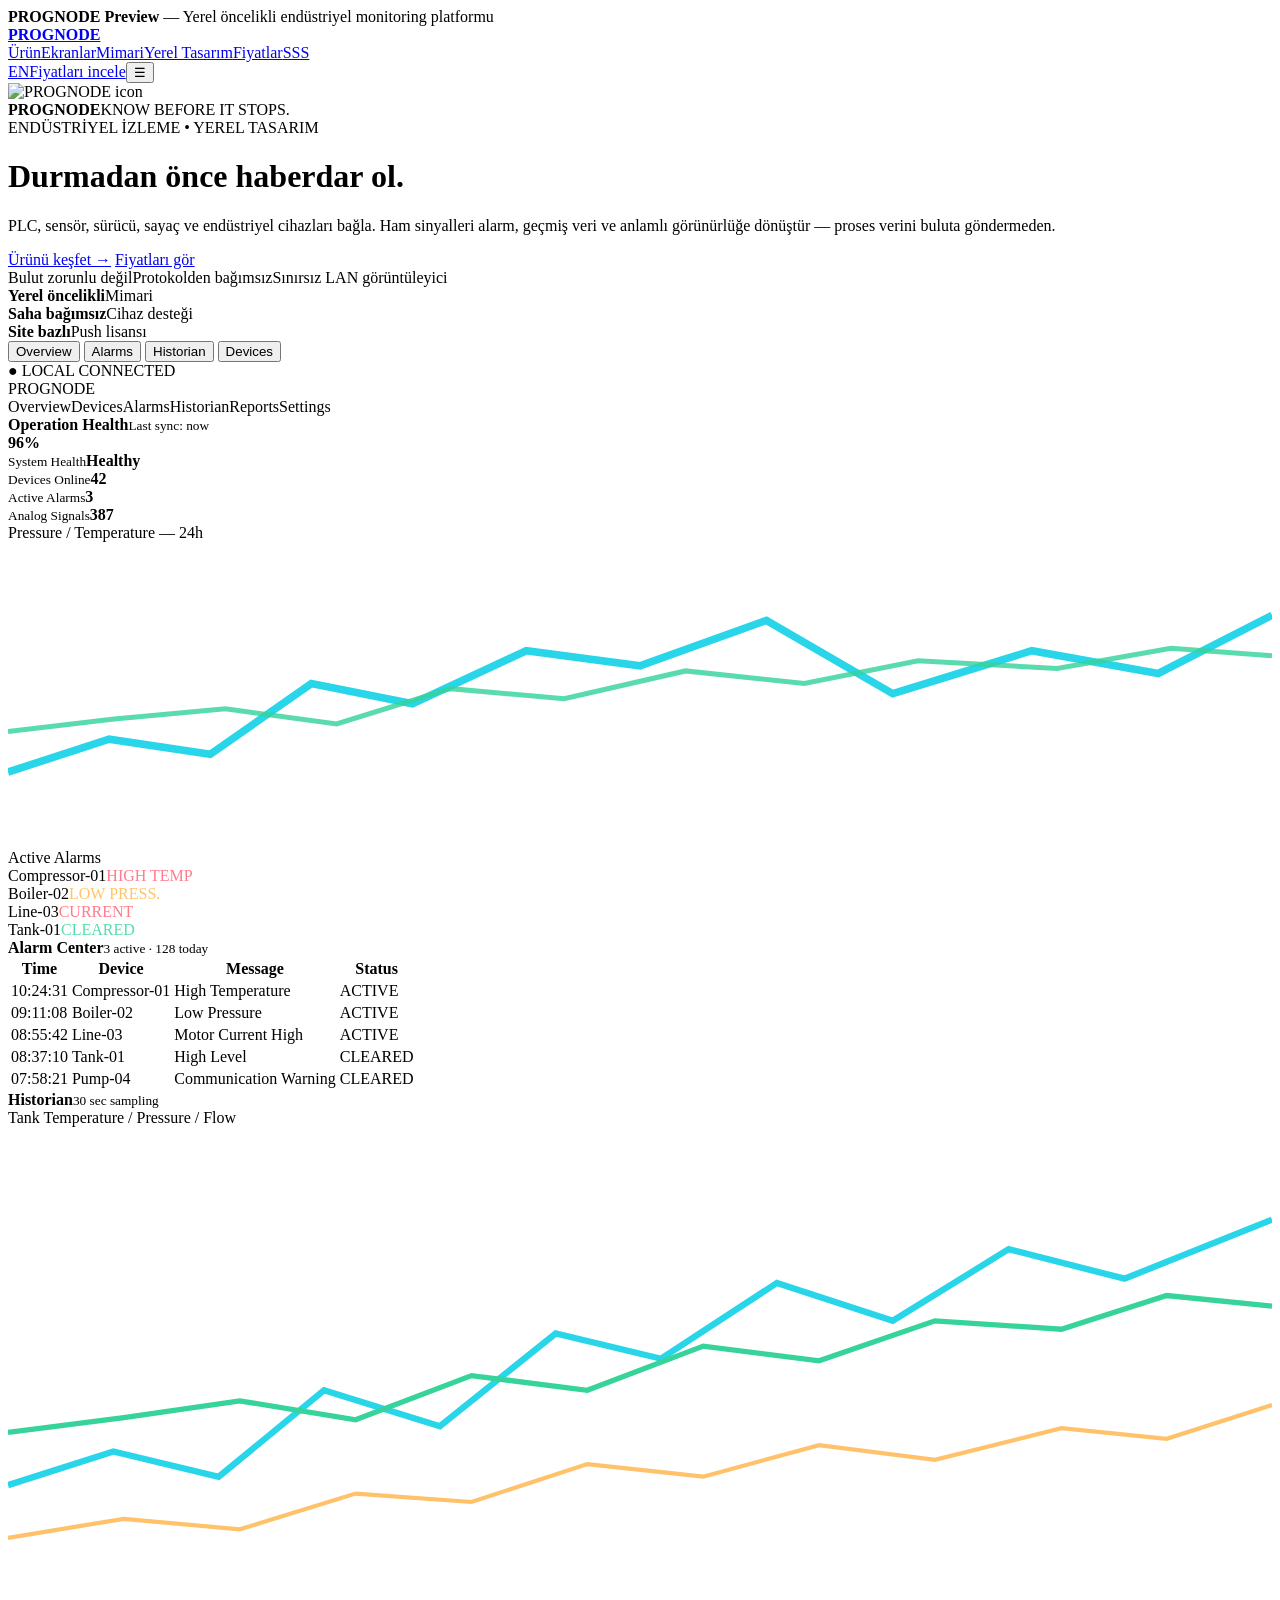
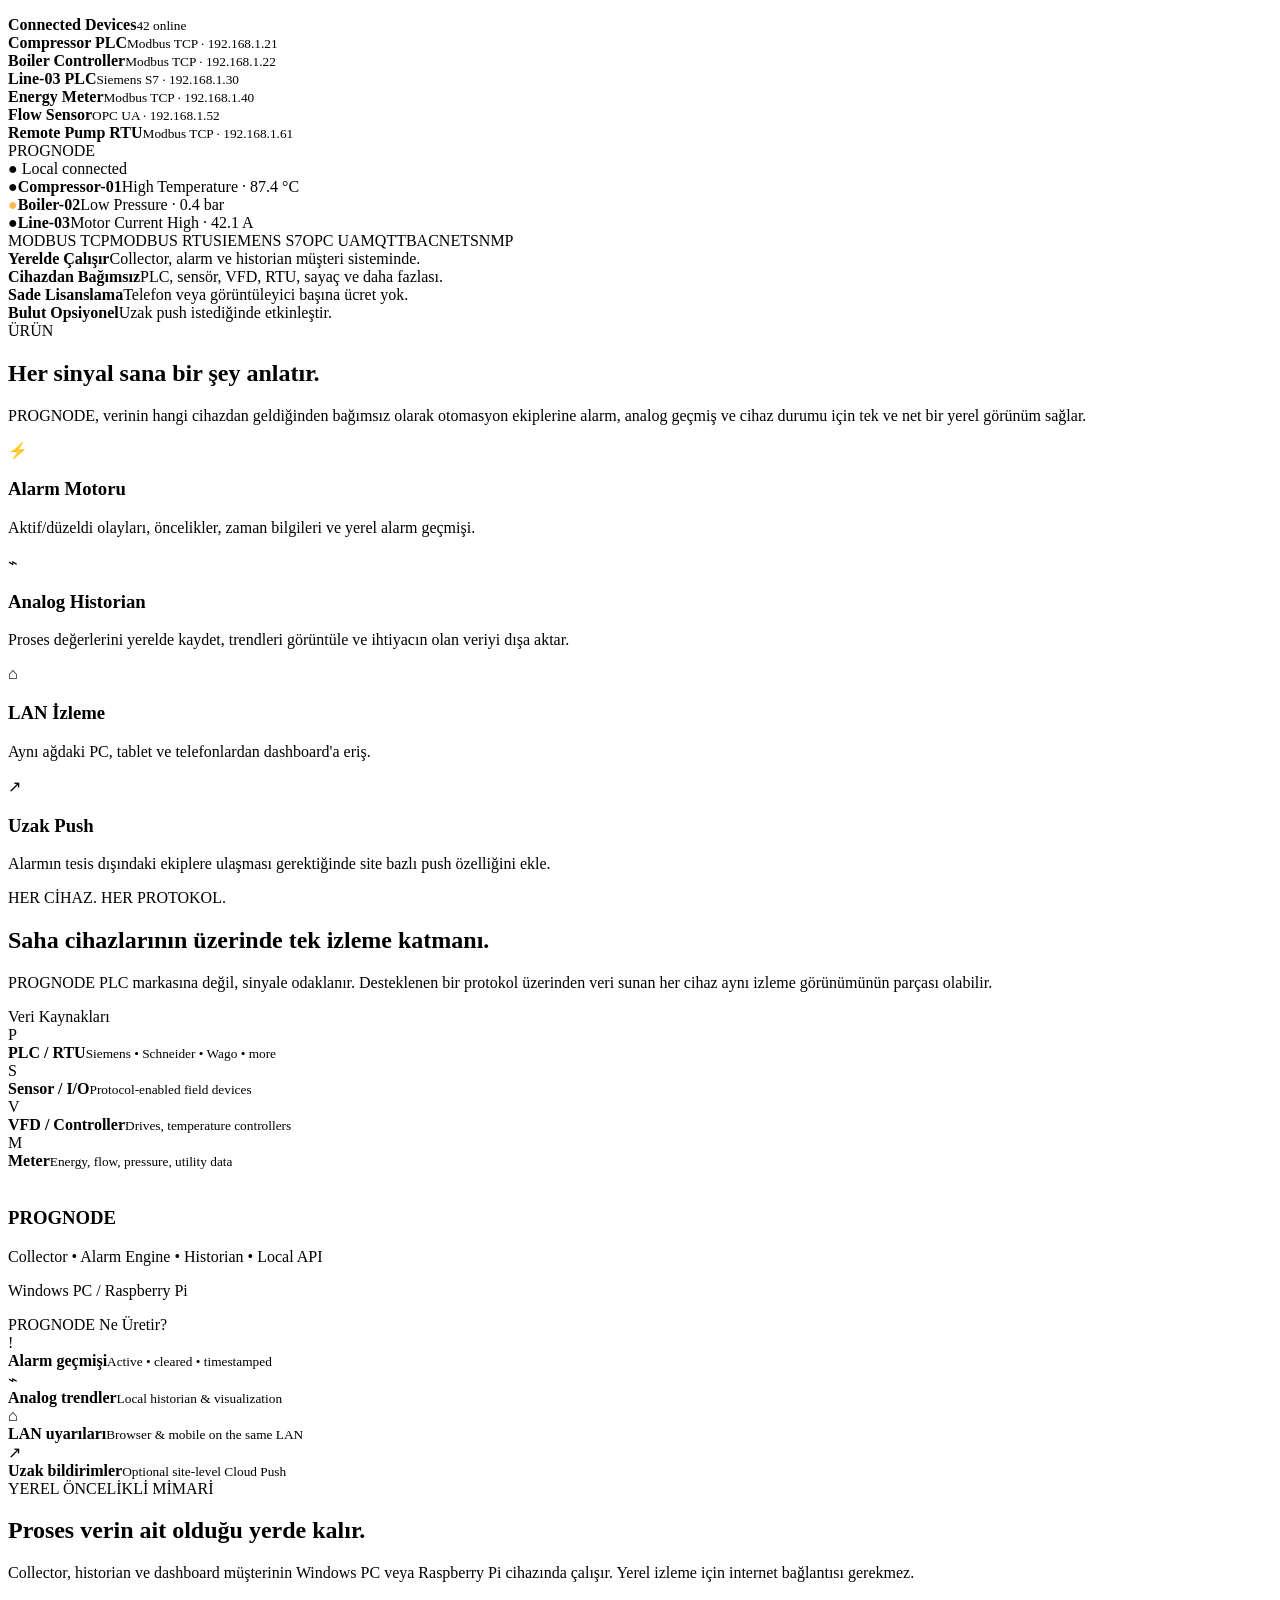
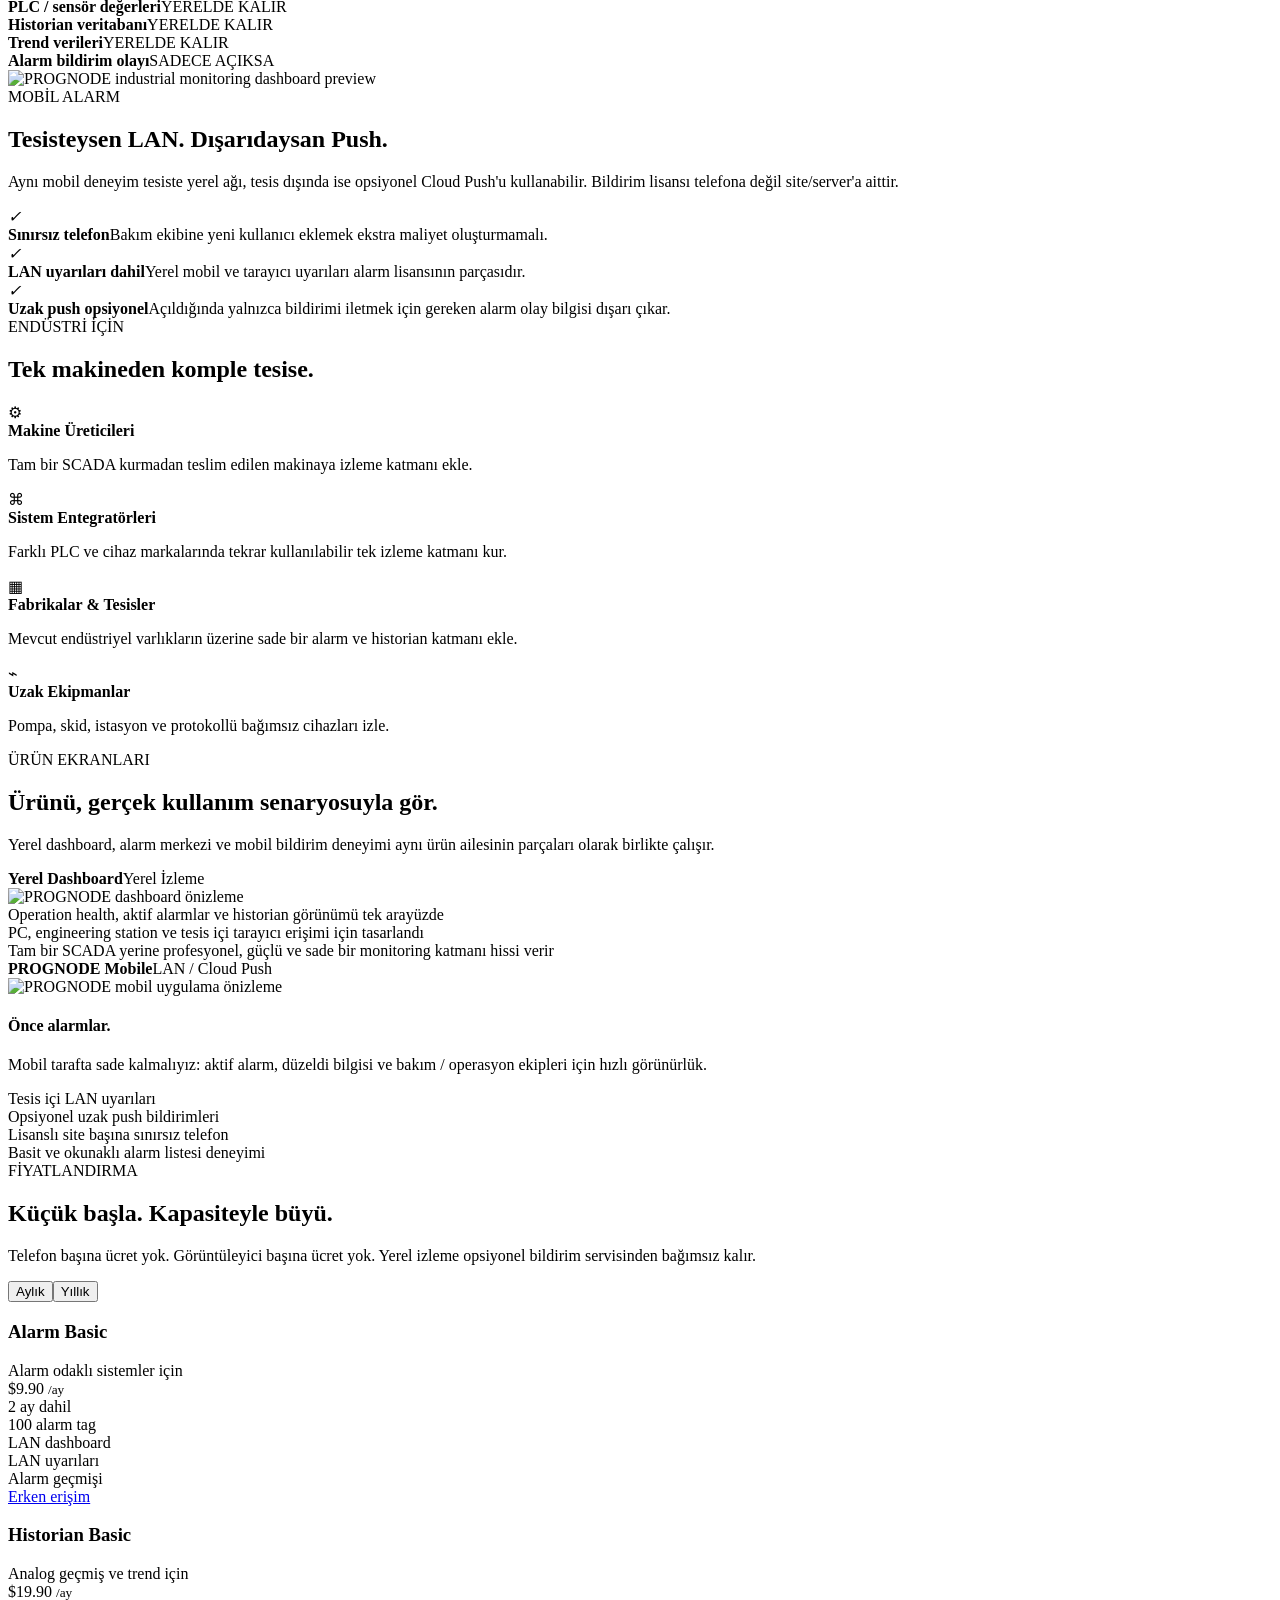
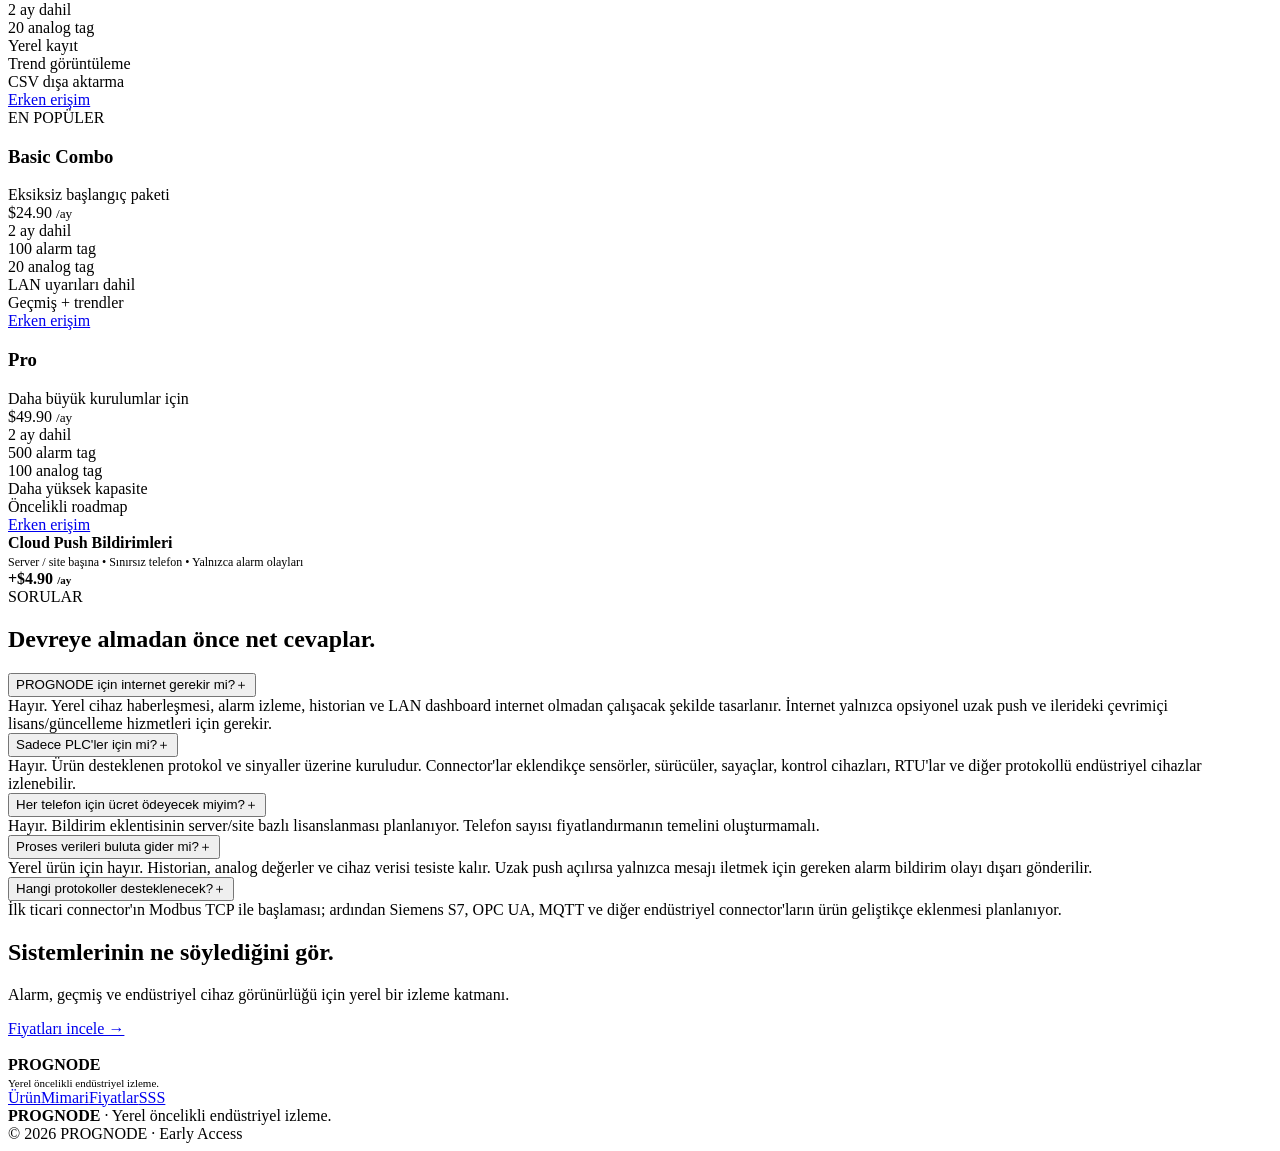
==== index.html @ 18e759cf "Initial PROGNODE V3 website" ====
<!doctype html>
<html lang="tr">
<head>
<meta charset="utf-8"><meta name="viewport" content="width=device-width,initial-scale=1">
<title>PROGNODE — Yerel Tasarımlı Endüstriyel İzleme</title>
<meta name="description" content="PROGNODE; PLC, sensör, sürücü, sayaç ve endüstriyel cihazlardan alarm ve analog sinyalleri izler. Yerel öncelikli, protokolden bağımsız ve opsiyonel uzak push bildirimli.">
<meta name="theme-color" content="#06121b">
<meta property="og:title" content="PROGNODE — Yerel Tasarımlı Endüstriyel İzleme">
<meta property="og:description" content="PROGNODE; PLC, sensör, sürücü, sayaç ve endüstriyel cihazlardan alarm ve analog sinyalleri izler. Yerel öncelikli, protokolden bağımsız ve opsiyonel uzak push bildirimli.">
<meta property="og:image" content="../assets/og-prognode.jpg">
<meta property="og:type" content="website">
<link rel="icon" href="../assets/favicon.png"><link rel="apple-touch-icon" href="../assets/apple-touch-icon.png">
<link rel="alternate" hreflang="en" href="../" />
<link rel="alternate" hreflang="tr" href="tr/" />
<link rel="stylesheet" href="../assets/styles.css">
<script type="application/ld+json">{"@context": "https://schema.org", "@type": "SoftwareApplication", "name": "PROGNODE", "applicationCategory": "BusinessApplication", "operatingSystem": "Windows, Linux", "description": "PROGNODE; PLC, sensör, sürücü, sayaç ve endüstriyel cihazlardan alarm ve analog sinyalleri izler. Yerel öncelikli, protokolden bağımsız ve opsiyonel uzak push bildirimli."}</script>
</head>
<body>
<div class="announcement"><div class="container"><b>PROGNODE Preview</b> — Yerel öncelikli endüstriyel monitoring platformu</div></div>
<nav><div class="container nav-inner">
  <a class="brand" href="#top"><img src="../assets/prognode-icon.webp" alt=""><strong>PROGNODE</strong></a>
  <div class="nav-links">
    <a href="#product">Ürün</a><a href="#screens">Ekranlar</a><a href="#architecture">Mimari</a><a href="#local">Yerel Tasarım</a><a href="#pricing">Fiyatlar</a><a href="#faq">SSS</a>
  </div>
  <div class="nav-actions"><a class="lang" href="../">EN</a><a class="btn btn-primary" href="#pricing">Fiyatları incele</a><button class="menu-btn" aria-label="Menu">☰</button></div>
</div></nav>


<header class="hero" id="top"><div class="container hero-grid">
  <div class="reveal">
    <div class="hero-brandline">
      <img src="../assets/prognode-icon.webp" alt="PROGNODE icon">
      <div class="hero-brandtext"><strong>PROGNODE</strong><span>KNOW BEFORE IT STOPS.</span></div>
    </div>
    <div class="eyebrow">ENDÜSTRİYEL İZLEME • YEREL TASARIM</div>
    <h1>Durmadan önce <span class="grad">haberdar ol.</span></h1>
    <p class="hero-copy">PLC, sensör, sürücü, sayaç ve endüstriyel cihazları bağla. Ham sinyalleri alarm, geçmiş veri ve anlamlı görünürlüğe dönüştür — proses verini buluta göndermeden.</p>
    <div class="hero-actions">
      <a class="btn btn-primary" href="#product">Ürünü keşfet →</a>
      <a class="btn btn-ghost" href="#pricing">Fiyatları gör</a>
    </div>
    <div class="hero-note"><span>Bulut zorunlu değil</span><span>Protokolden bağımsız</span><span>Sınırsız LAN görüntüleyici</span></div>
    <div class="hero-proof">
      <div class="proof"><b>Yerel öncelikli</b><span>Mimari</span></div>
      <div class="proof"><b>Saha bağımsız</b><span>Cihaz desteği</span></div>
      <div class="proof"><b>Site bazlı</b><span>Push lisansı</span></div>
    </div>
  </div>

  <div class="product-stage reveal">
    <div class="glow"></div>
    <div class="demo-shell">
      <div class="demo-toolbar">
        <div class="demo-tabs">
          <button class="demo-tab active" data-view="overview">Overview</button>
          <button class="demo-tab" data-view="alarms">Alarms</button>
          <button class="demo-tab" data-view="history">Historian</button>
          <button class="demo-tab" data-view="devices">Devices</button>
        </div>
        <div class="demo-status">● LOCAL CONNECTED</div>
      </div>
      <div class="demo-body">
        <div class="demo-view active" id="demo-overview">
          <div class="demo-grid">
            <aside class="demo-side"><div class="demo-mini-brand">PROGNODE</div><div class="demo-nav"><span class="active">Overview</span><span>Devices</span><span>Alarms</span><span>Historian</span><span>Reports</span><span>Settings</span></div></aside>
            <main class="demo-main">
              <div class="demo-title"><b>Operation Health</b><small>Last sync: now</small></div>
              <div class="demo-kpis">
                <div class="demo-kpi health-wide"><div class="health-line"><div class="health-dot"><b>96%</b></div><div><small>System Health</small><b>Healthy</b></div></div></div>
                <div class="demo-kpi"><small>Devices Online</small><b>42</b></div>
                <div class="demo-kpi"><small>Active Alarms</small><b>3</b></div>
                <div class="demo-kpi"><small>Analog Signals</small><b>387</b></div>
              </div>
              <div class="demo-lower">
                <div class="demo-panel"><div class="demo-panel-title">Pressure / Temperature — 24h</div>
                  <svg viewBox="0 0 500 120" preserveAspectRatio="none"><polyline fill="none" stroke="#28d5e9" stroke-width="3" points="0,91 40,78 80,84 120,56 160,64 205,43 250,49 300,31 350,60 405,43 455,52 500,29"/><polyline fill="none" stroke="#36d39b" stroke-width="2" opacity=".82" points="0,75 42,70 86,66 130,72 175,58 220,62 268,51 315,56 360,47 415,50 460,42 500,45"/></svg>
                </div>
                <div class="demo-panel"><div class="demo-panel-title">Active Alarms</div>
                  <div class="demo-alarm-row"><span>Compressor-01</span><span style="color:#ff7b8d">HIGH TEMP</span></div>
                  <div class="demo-alarm-row"><span>Boiler-02</span><span style="color:#ffc567">LOW PRESS.</span></div>
                  <div class="demo-alarm-row"><span>Line-03</span><span style="color:#ff7b8d">CURRENT</span></div>
                  <div class="demo-alarm-row"><span>Tank-01</span><span style="color:#55dda9">CLEARED</span></div>
                </div>
              </div>
            </main>
          </div>
        </div>

        <div class="demo-view" id="demo-alarms">
          <div class="demo-main" style="height:100%">
            <div class="demo-title"><b>Alarm Center</b><small>3 active · 128 today</small></div>
            <table class="demo-table"><thead><tr><th>Time</th><th>Device</th><th>Message</th><th>Status</th></tr></thead>
              <tbody>
                <tr><td>10:24:31</td><td>Compressor-01</td><td>High Temperature</td><td class="tag-active">ACTIVE</td></tr>
                <tr><td>09:11:08</td><td>Boiler-02</td><td>Low Pressure</td><td class="tag-active">ACTIVE</td></tr>
                <tr><td>08:55:42</td><td>Line-03</td><td>Motor Current High</td><td class="tag-active">ACTIVE</td></tr>
                <tr><td>08:37:10</td><td>Tank-01</td><td>High Level</td><td class="tag-cleared">CLEARED</td></tr>
                <tr><td>07:58:21</td><td>Pump-04</td><td>Communication Warning</td><td class="tag-cleared">CLEARED</td></tr>
              </tbody>
            </table>
          </div>
        </div>

        <div class="demo-view" id="demo-history">
          <div class="demo-main" style="height:100%">
            <div class="demo-title"><b>Historian</b><small>30 sec sampling</small></div>
            <div class="demo-panel" style="min-height:260px">
              <div class="demo-panel-title">Tank Temperature / Pressure / Flow</div>
              <svg viewBox="0 0 600 230" preserveAspectRatio="none">
                <polyline fill="none" stroke="#28d5e9" stroke-width="3" points="0,170 50,154 100,166 150,125 205,142 260,98 310,110 365,74 420,92 475,58 530,72 600,44"/>
                <polyline fill="none" stroke="#36d39b" stroke-width="2.5" points="0,145 55,138 110,130 165,139 220,118 275,125 330,104 385,111 440,92 500,96 550,80 600,85"/>
                <polyline fill="none" stroke="#ffb74f" stroke-width="2" opacity=".85" points="0,195 55,186 110,191 165,174 220,178 275,160 330,166 385,151 440,158 500,143 550,148 600,132"/>
              </svg>
            </div>
          </div>
        </div>

        <div class="demo-view" id="demo-devices">
          <div class="demo-main" style="height:100%">
            <div class="demo-title"><b>Connected Devices</b><small>42 online</small></div>
            <div class="device-grid">
              <div class="device-card"><b><span class="dot"></span>Compressor PLC</b><small>Modbus TCP · 192.168.1.21</small></div>
              <div class="device-card"><b><span class="dot"></span>Boiler Controller</b><small>Modbus TCP · 192.168.1.22</small></div>
              <div class="device-card"><b><span class="dot"></span>Line-03 PLC</b><small>Siemens S7 · 192.168.1.30</small></div>
              <div class="device-card"><b><span class="dot"></span>Energy Meter</b><small>Modbus TCP · 192.168.1.40</small></div>
              <div class="device-card"><b><span class="dot"></span>Flow Sensor</b><small>OPC UA · 192.168.1.52</small></div>
              <div class="device-card"><b><span class="dot"></span>Remote Pump RTU</b><small>Modbus TCP · 192.168.1.61</small></div>
            </div>
          </div>
        </div>
      </div>
    </div>

    <div class="hero-phone">
      <div class="phone-screen">
        <div class="phone-notch"></div><div class="phone-brand">PROGNODE</div><div class="phone-status">● Local connected</div>
        <div class="mobile-alarm"><span class="bell">●</span><b>Compressor-01</b><span>High Temperature · 87.4 °C</span></div>
        <div class="mobile-alarm"><span class="bell" style="color:#ffb74f">●</span><b>Boiler-02</b><span>Low Pressure · 0.4 bar</span></div>
        <div class="mobile-alarm"><span class="bell">●</span><b>Line-03</b><span>Motor Current High · 42.1 A</span></div>
      </div>
    </div>
  </div>
</div></header>


<div class="protocol-strip"><div class="container protocols"><span>MODBUS TCP</span><span>MODBUS RTU</span><span>SIEMENS S7</span><span>OPC UA</span><span>MQTT</span><span>BACNET</span><span>SNMP</span></div></div>

<div class="why-strip"><div class="container why-grid">
  <div class="why-item"><b>Yerelde Çalışır</b><span>Collector, alarm ve historian müşteri sisteminde.</span></div>
  <div class="why-item"><b>Cihazdan Bağımsız</b><span>PLC, sensör, VFD, RTU, sayaç ve daha fazlası.</span></div>
  <div class="why-item"><b>Sade Lisanslama</b><span>Telefon veya görüntüleyici başına ücret yok.</span></div>
  <div class="why-item"><b>Bulut Opsiyonel</b><span>Uzak push istediğinde etkinleştir.</span></div>
</div></div>

<section id="product"><div class="container">
  <div class="section-head reveal"><div class="section-kicker">ÜRÜN</div><h2>Her sinyal sana bir şey anlatır.</h2><p class="lead">PROGNODE, verinin hangi cihazdan geldiğinden bağımsız olarak otomasyon ekiplerine alarm, analog geçmiş ve cihaz durumu için tek ve net bir yerel görünüm sağlar.</p></div>
  <div class="feature-grid">
    <article class="feature reveal"><div class="feature-icon">⚡</div><h3>Alarm Motoru</h3><p>Aktif/düzeldi olayları, öncelikler, zaman bilgileri ve yerel alarm geçmişi.</p></article>
    <article class="feature reveal"><div class="feature-icon">⌁</div><h3>Analog Historian</h3><p>Proses değerlerini yerelde kaydet, trendleri görüntüle ve ihtiyacın olan veriyi dışa aktar.</p></article>
    <article class="feature reveal"><div class="feature-icon">⌂</div><h3>LAN İzleme</h3><p>Aynı ağdaki PC, tablet ve telefonlardan dashboard'a eriş.</p></article>
    <article class="feature reveal"><div class="feature-icon">↗</div><h3>Uzak Push</h3><p>Alarmın tesis dışındaki ekiplere ulaşması gerektiğinde site bazlı push özelliğini ekle.</p></article>
  </div>
</div></section>

<section id="architecture"><div class="container">
  <div class="section-head reveal"><div class="section-kicker">HER CİHAZ. HER PROTOKOL.</div><h2>Saha cihazlarının üzerinde tek izleme katmanı.</h2><p class="lead">PROGNODE PLC markasına değil, sinyale odaklanır. Desteklenen bir protokol üzerinden veri sunan her cihaz aynı izleme görünümünün parçası olabilir.</p></div>
  <div class="arch">
    <div class="stack reveal"><div class="section-kicker">Veri Kaynakları</div>
      <div class="node"><div class="node-icon">P</div><div><b>PLC / RTU</b><small>Siemens • Schneider • Wago • more</small></div></div>
      <div class="node"><div class="node-icon">S</div><div><b>Sensor / I/O</b><small>Protocol-enabled field devices</small></div></div>
      <div class="node"><div class="node-icon">V</div><div><b>VFD / Controller</b><small>Drives, temperature controllers</small></div></div>
      <div class="node"><div class="node-icon">M</div><div><b>Meter</b><small>Energy, flow, pressure, utility data</small></div></div>
    </div>
    <div class="core reveal"><img src="../assets/prognode-icon.webp" alt=""><h3>PROGNODE</h3><p>Collector • Alarm Engine • Historian • Local API</p><div class="connector"></div><p>Windows PC / Raspberry Pi</p></div>
    <div class="stack reveal"><div class="section-kicker">PROGNODE Ne Üretir?</div>
      <div class="node"><div class="node-icon">!</div><div><b>Alarm geçmişi</b><small>Active • cleared • timestamped</small></div></div>
      <div class="node"><div class="node-icon">⌁</div><div><b>Analog trendler</b><small>Local historian & visualization</small></div></div>
      <div class="node"><div class="node-icon">⌂</div><div><b>LAN uyarıları</b><small>Browser & mobile on the same LAN</small></div></div>
      <div class="node"><div class="node-icon">↗</div><div><b>Uzak bildirimler</b><small>Optional site-level Cloud Push</small></div></div>
    </div>
  </div>
</div></section>

<section class="local-section" id="local"><div class="container">
  <div class="local-card reveal">
    <div><div class="section-kicker">YEREL ÖNCELİKLİ MİMARİ</div><h2>Proses verin ait olduğu yerde kalır.</h2><p class="lead">Collector, historian ve dashboard müşterinin Windows PC veya Raspberry Pi cihazında çalışır. Yerel izleme için internet bağlantısı gerekmez.</p></div>
    <div class="data-map">
      <div class="data-row"><b>PLC / sensör değerleri</b><span class="stay">YERELDE KALIR</span></div>
      <div class="data-row"><b>Historian veritabanı</b><span class="stay">YERELDE KALIR</span></div>
      <div class="data-row"><b>Trend verileri</b><span class="stay">YERELDE KALIR</span></div>
      <div class="data-row"><b>Alarm bildirim olayı</b><span class="out">SADECE AÇIKSA</span></div>
    </div>
  </div>
</div></section>

<section><div class="container product-showcase">
  <div class="brand-shot reveal"><img src="../assets/factory-dashboard.webp" alt="PROGNODE industrial monitoring dashboard preview"></div>
  <div class="mobile-copy reveal"><div class="section-kicker">MOBİL ALARM</div><h2>Tesisteysen LAN. Dışarıdaysan Push.</h2><p class="lead">Aynı mobil deneyim tesiste yerel ağı, tesis dışında ise opsiyonel Cloud Push'u kullanabilir. Bildirim lisansı telefona değil site/server'a aittir.</p>
    <div class="checklist">
      <div class="check"><i>✓</i><div><b>Sınırsız telefon</b><span>Bakım ekibine yeni kullanıcı eklemek ekstra maliyet oluşturmamalı.</span></div></div>
      <div class="check"><i>✓</i><div><b>LAN uyarıları dahil</b><span>Yerel mobil ve tarayıcı uyarıları alarm lisansının parçasıdır.</span></div></div>
      <div class="check"><i>✓</i><div><b>Uzak push opsiyonel</b><span>Açıldığında yalnızca bildirimi iletmek için gereken alarm olay bilgisi dışarı çıkar.</span></div></div>
    </div>
  </div>
</div></section>

<section><div class="container">
  <div class="section-head reveal"><div class="section-kicker">ENDÜSTRİ İÇİN</div><h2>Tek makineden komple tesise.</h2></div>
  <div class="use-grid">
    <article class="use reveal"><div class="feature-icon">⚙</div><strong>Makine Üreticileri</strong><p>Tam bir SCADA kurmadan teslim edilen makinaya izleme katmanı ekle.</p></article>
    <article class="use reveal"><div class="feature-icon">⌘</div><strong>Sistem Entegratörleri</strong><p>Farklı PLC ve cihaz markalarında tekrar kullanılabilir tek izleme katmanı kur.</p></article>
    <article class="use reveal"><div class="feature-icon">▦</div><strong>Fabrikalar & Tesisler</strong><p>Mevcut endüstriyel varlıkların üzerine sade bir alarm ve historian katmanı ekle.</p></article>
    <article class="use reveal"><div class="feature-icon">⌁</div><strong>Uzak Ekipmanlar</strong><p>Pompa, skid, istasyon ve protokollü bağımsız cihazları izle.</p></article>
  </div>
</div></section>


<section class="screens-section" id="screens"><div class="container">
  <div class="section-head reveal"><div class="section-kicker">ÜRÜN EKRANLARI</div><h2>Ürünü, gerçek kullanım senaryosuyla gör.</h2><p class="lead">Yerel dashboard, alarm merkezi ve mobil bildirim deneyimi aynı ürün ailesinin parçaları olarak birlikte çalışır.</p></div>
  <div class="screens-grid">
    <article class="screen-card reveal">
      <div class="screen-head"><strong>Yerel Dashboard</strong><span>Yerel İzleme</span></div>
      <div class="screen-body">
        <img src="../assets/factory-dashboard.webp" alt="PROGNODE dashboard önizleme">
        <div class="screen-notes">
          <div>Operation health, aktif alarmlar ve historian görünümü tek arayüzde</div>
          <div>PC, engineering station ve tesis içi tarayıcı erişimi için tasarlandı</div>
          <div>Tam bir SCADA yerine profesyonel, güçlü ve sade bir monitoring katmanı hissi verir</div>
        </div>
      </div>
    </article>
    <article class="screen-card app-card reveal">
      <div class="screen-head"><strong>PROGNODE Mobile</strong><span>LAN / Cloud Push</span></div>
      <div class="screen-body">
        <img src="../assets/mobile-app.webp" alt="PROGNODE mobil uygulama önizleme">
        <div class="app-copy">
          <h4>Önce alarmlar.</h4>
          <p>Mobil tarafta sade kalmalıyız: aktif alarm, düzeldi bilgisi ve bakım / operasyon ekipleri için hızlı görünürlük.</p>
          <div class="app-features">
            <div>Tesis içi LAN uyarıları</div>
            <div>Opsiyonel uzak push bildirimleri</div>
            <div>Lisanslı site başına sınırsız telefon</div>
            <div>Basit ve okunaklı alarm listesi deneyimi</div>
          </div>
        </div>
      </div>
    </article>
  </div>
</div></section>

<section id="pricing"><div class="container">
  <div class="pricing-head reveal"><div><div class="section-kicker">FİYATLANDIRMA</div><h2>Küçük başla. Kapasiteyle büyü.</h2><p class="lead">Telefon başına ücret yok. Görüntüleyici başına ücret yok. Yerel izleme opsiyonel bildirim servisinden bağımsız kalır.</p></div>
    <div class="billing"><button class="active" data-billing="monthly">Aylık</button><button data-billing="yearly">Yıllık</button></div>
  </div>
  <div class="price-grid">
        <article class="price-card">
          <h3>Alarm Basic</h3><div class="price-sub">Alarm odaklı sistemler için</div>
          <div class="amount"><span data-monthly="$9.90" data-yearly="$99">$9.90</span> <small class="period" data-monthly="/ay" data-yearly="/yıl">/ay</small></div>
          <div class="year-note">2 ay dahil</div>
          <div class="price-list"><div>100 alarm tag</div><div>LAN dashboard</div><div>LAN uyarıları</div><div>Alarm geçmişi</div></div>
          <a class="btn btn-ghost" href="#final">Erken erişim</a>
        </article>
        <article class="price-card">
          <h3>Historian Basic</h3><div class="price-sub">Analog geçmiş ve trend için</div>
          <div class="amount"><span data-monthly="$19.90" data-yearly="$199">$19.90</span> <small class="period" data-monthly="/ay" data-yearly="/yıl">/ay</small></div>
          <div class="year-note">2 ay dahil</div>
          <div class="price-list"><div>20 analog tag</div><div>Yerel kayıt</div><div>Trend görüntüleme</div><div>CSV dışa aktarma</div></div>
          <a class="btn btn-ghost" href="#final">Erken erişim</a>
        </article>
        <article class="price-card pop">
          <div class="pop-tag">EN POPÜLER</div><h3>Basic Combo</h3><div class="price-sub">Eksiksiz başlangıç paketi</div>
          <div class="amount"><span data-monthly="$24.90" data-yearly="$249">$24.90</span> <small class="period" data-monthly="/ay" data-yearly="/yıl">/ay</small></div>
          <div class="year-note">2 ay dahil</div>
          <div class="price-list"><div>100 alarm tag</div><div>20 analog tag</div><div>LAN uyarıları dahil</div><div>Geçmiş + trendler</div></div>
          <a class="btn btn-primary" href="#final">Erken erişim</a>
        </article>
        <article class="price-card">
          <h3>Pro</h3><div class="price-sub">Daha büyük kurulumlar için</div>
          <div class="amount"><span data-monthly="$49.90" data-yearly="$499">$49.90</span> <small class="period" data-monthly="/ay" data-yearly="/yıl">/ay</small></div>
          <div class="year-note">2 ay dahil</div>
          <div class="price-list"><div>500 alarm tag</div><div>100 analog tag</div><div>Daha yüksek kapasite</div><div>Öncelikli roadmap</div></div>
          <a class="btn btn-ghost" href="#final">Erken erişim</a>
        </article></div>
  <div class="addon-card reveal"><div><b>Cloud Push Bildirimleri</b><div style="color:var(--muted);font-size:12px;margin-top:3px">Server / site başına • Sınırsız telefon • Yalnızca alarm olayları</div></div><strong><span data-monthly="+$4.90" data-yearly="+$49">+$4.90</span> <small class="period" style="font-size:11px;color:var(--muted)" data-monthly="/ay" data-yearly="/yıl">/ay</small></strong></div>
</div></section>

<section id="faq"><div class="container faq">
  <div class="reveal"><div class="section-kicker">SORULAR</div><h2>Devreye almadan önce net cevaplar.</h2></div>
  <div class="faq-list reveal">
    <div class="faq-item"><button class="faq-q"><span>PROGNODE için internet gerekir mi?</span><span>＋</span></button><div class="faq-a">Hayır. Yerel cihaz haberleşmesi, alarm izleme, historian ve LAN dashboard internet olmadan çalışacak şekilde tasarlanır. İnternet yalnızca opsiyonel uzak push ve ilerideki çevrimiçi lisans/güncelleme hizmetleri için gerekir.</div></div><div class="faq-item"><button class="faq-q"><span>Sadece PLC'ler için mi?</span><span>＋</span></button><div class="faq-a">Hayır. Ürün desteklenen protokol ve sinyaller üzerine kuruludur. Connector'lar eklendikçe sensörler, sürücüler, sayaçlar, kontrol cihazları, RTU'lar ve diğer protokollü endüstriyel cihazlar izlenebilir.</div></div><div class="faq-item"><button class="faq-q"><span>Her telefon için ücret ödeyecek miyim?</span><span>＋</span></button><div class="faq-a">Hayır. Bildirim eklentisinin server/site bazlı lisanslanması planlanıyor. Telefon sayısı fiyatlandırmanın temelini oluşturmamalı.</div></div><div class="faq-item"><button class="faq-q"><span>Proses verileri buluta gider mi?</span><span>＋</span></button><div class="faq-a">Yerel ürün için hayır. Historian, analog değerler ve cihaz verisi tesiste kalır. Uzak push açılırsa yalnızca mesajı iletmek için gereken alarm bildirim olayı dışarı gönderilir.</div></div><div class="faq-item"><button class="faq-q"><span>Hangi protokoller desteklenecek?</span><span>＋</span></button><div class="faq-a">İlk ticari connector'ın Modbus TCP ile başlaması; ardından Siemens S7, OPC UA, MQTT ve diğer endüstriyel connector'ların ürün geliştikçe eklenmesi planlanıyor.</div></div>
  </div>
</div></section>

<section id="final"><div class="container"><div class="final-cta reveal"><div><h2>Sistemlerinin ne söylediğini gör.</h2><p>Alarm, geçmiş ve endüstriyel cihaz görünürlüğü için yerel bir izleme katmanı.</p></div><a class="btn btn-primary" href="#pricing">Fiyatları incele →</a></div></div></section>

<footer><div class="container">
<div class="footer-top">
  <div class="footer-brand"><img src="../assets/prognode-icon.webp" alt=""><div><b>PROGNODE</b><div style="color:var(--muted);font-size:11px;margin-top:3px">Yerel öncelikli endüstriyel izleme.</div></div></div>
  <div class="footer-links"><a href="#product">Ürün</a><a href="#architecture">Mimari</a><a href="#pricing">Fiyatlar</a><a href="#faq">SSS</a></div>
</div>
<div class="footer-grid"><div><b>PROGNODE</b> · Yerel öncelikli endüstriyel izleme.</div><div>© 2026 PROGNODE · Early Access</div></div></div></footer>
<script src="../assets/app.js"></script>
</body></html>
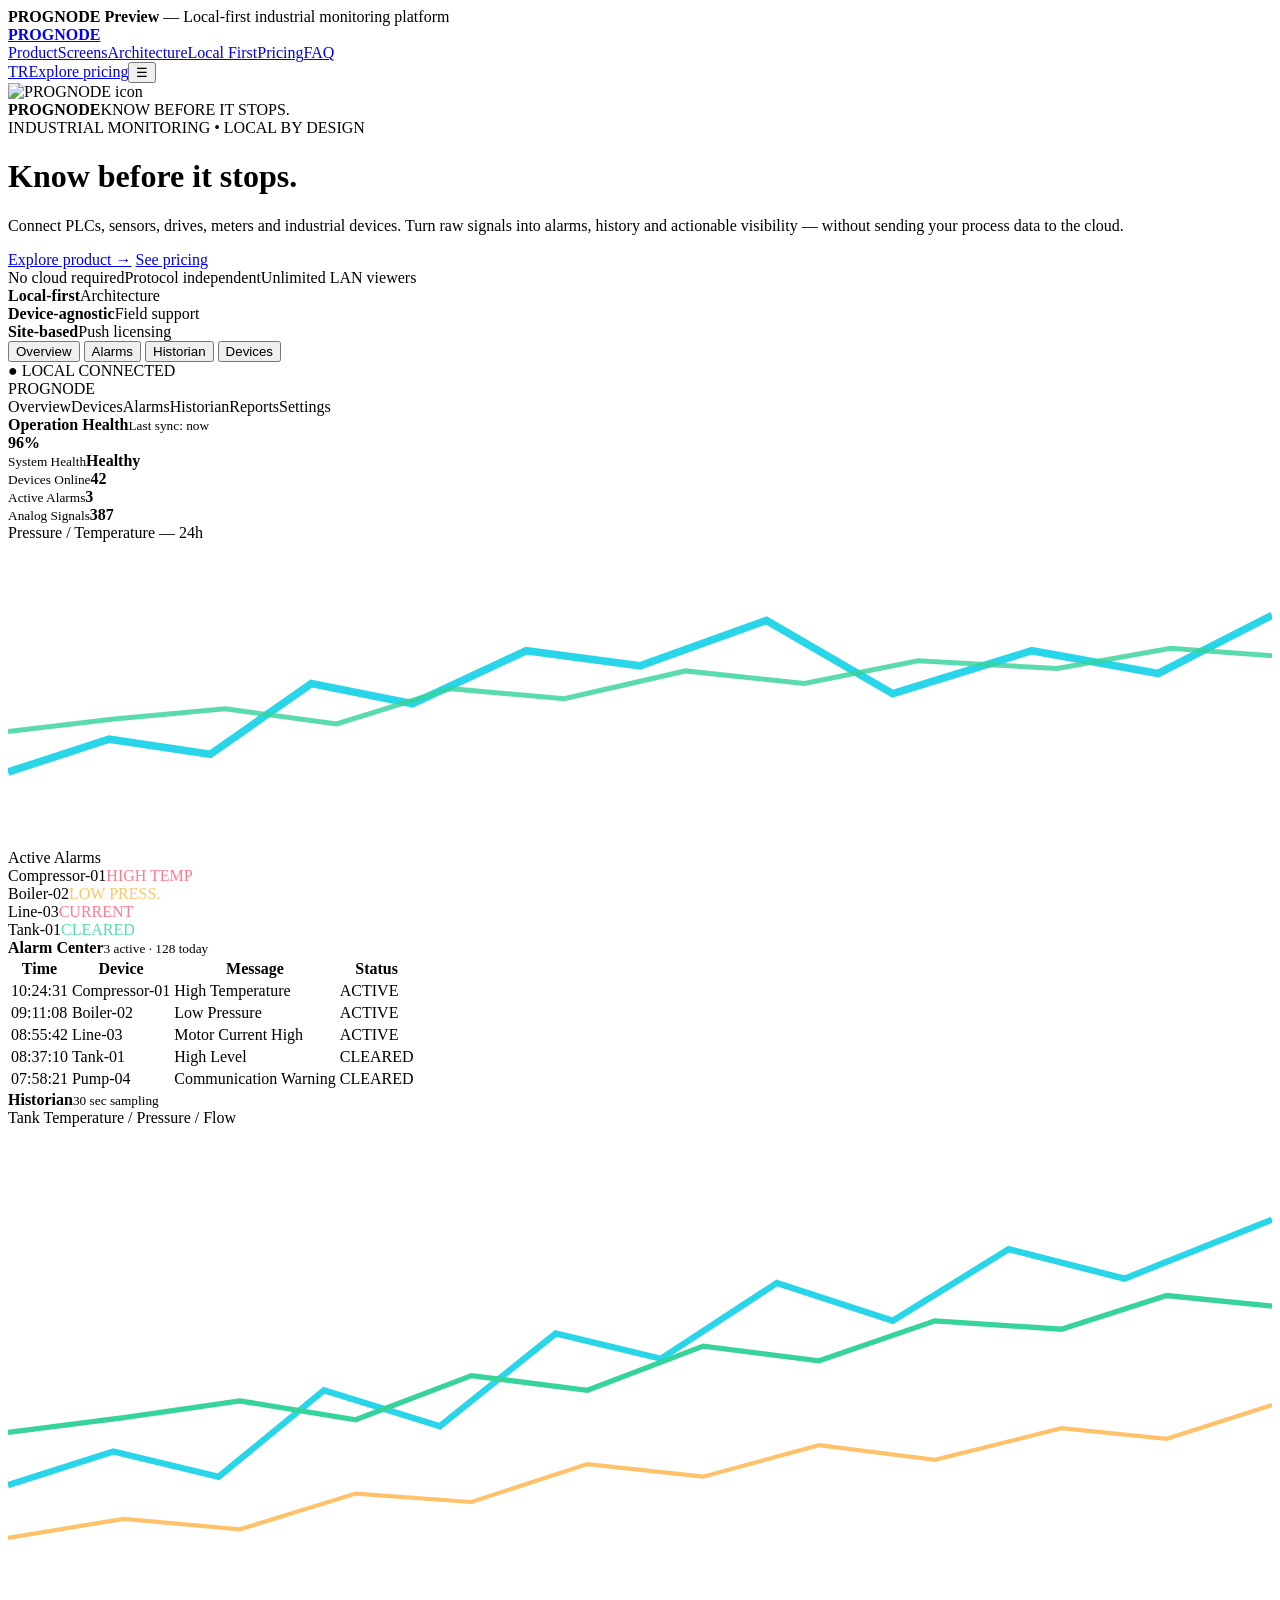
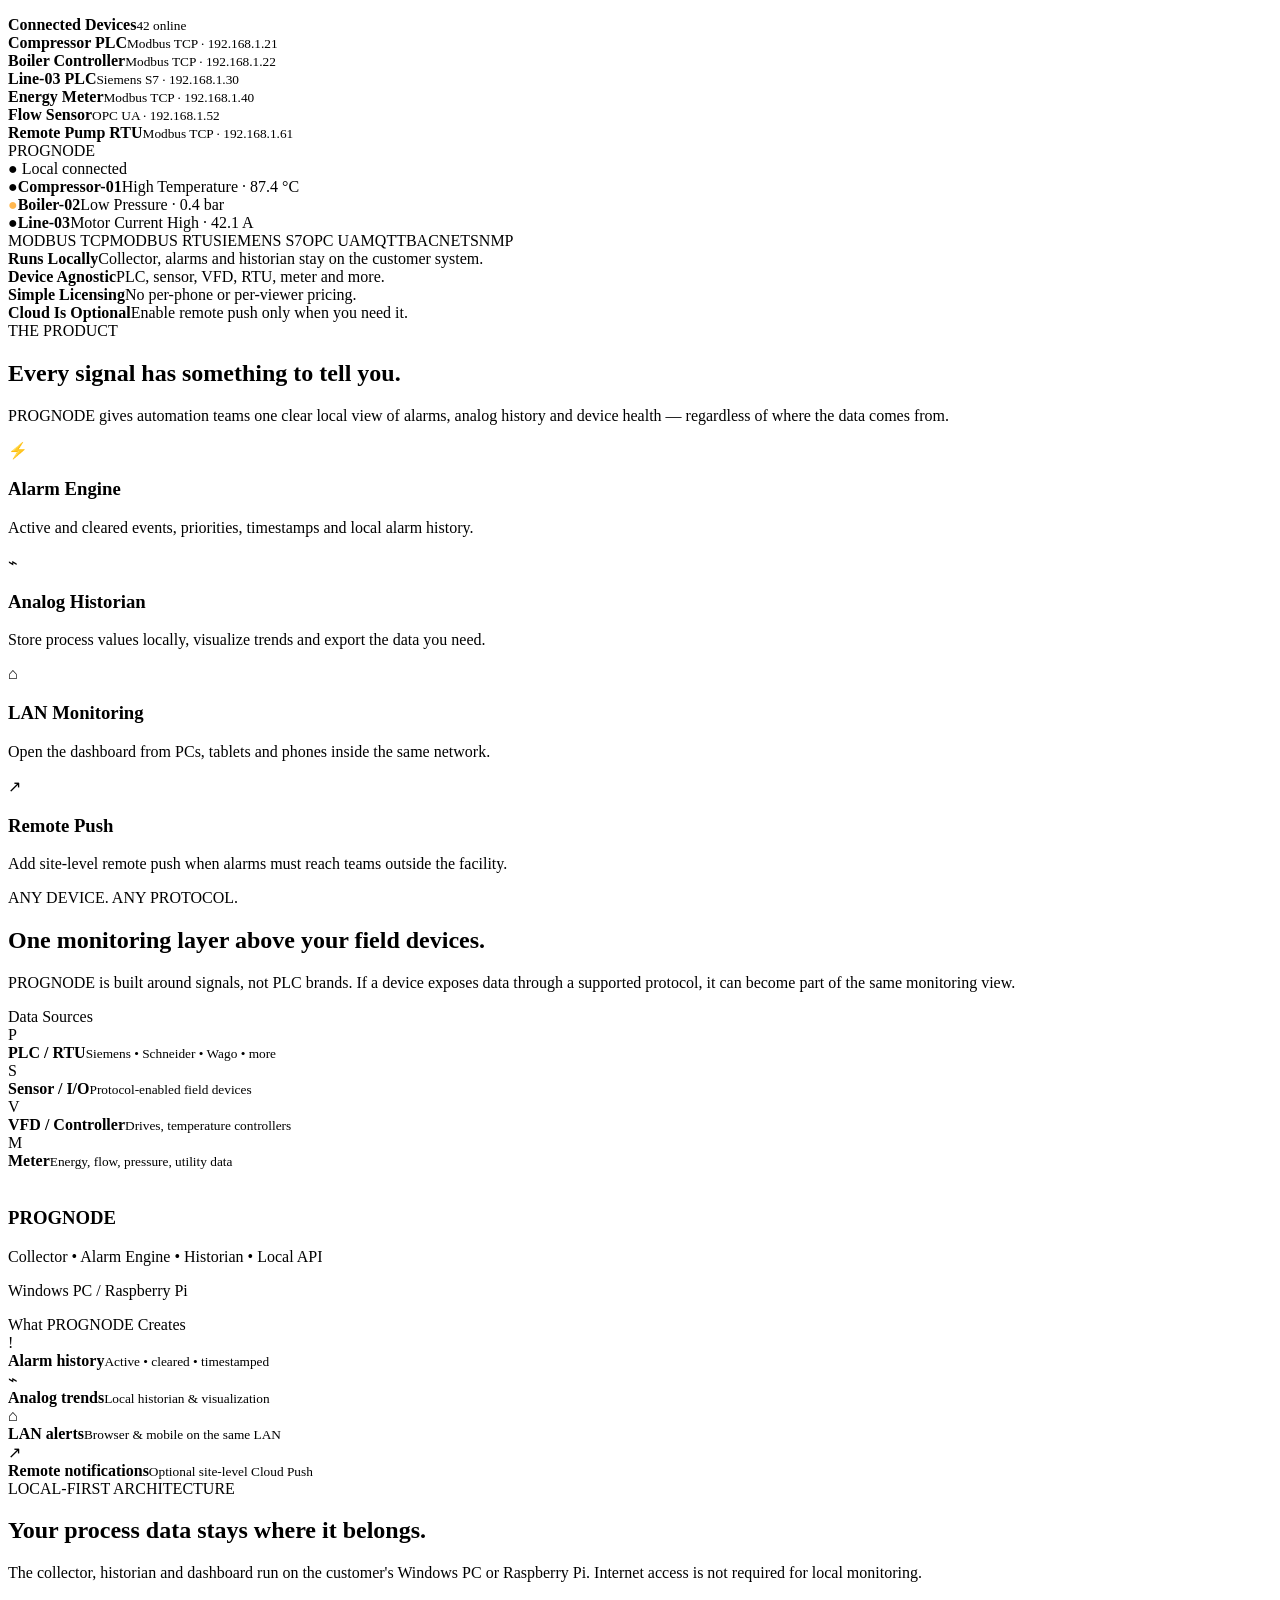
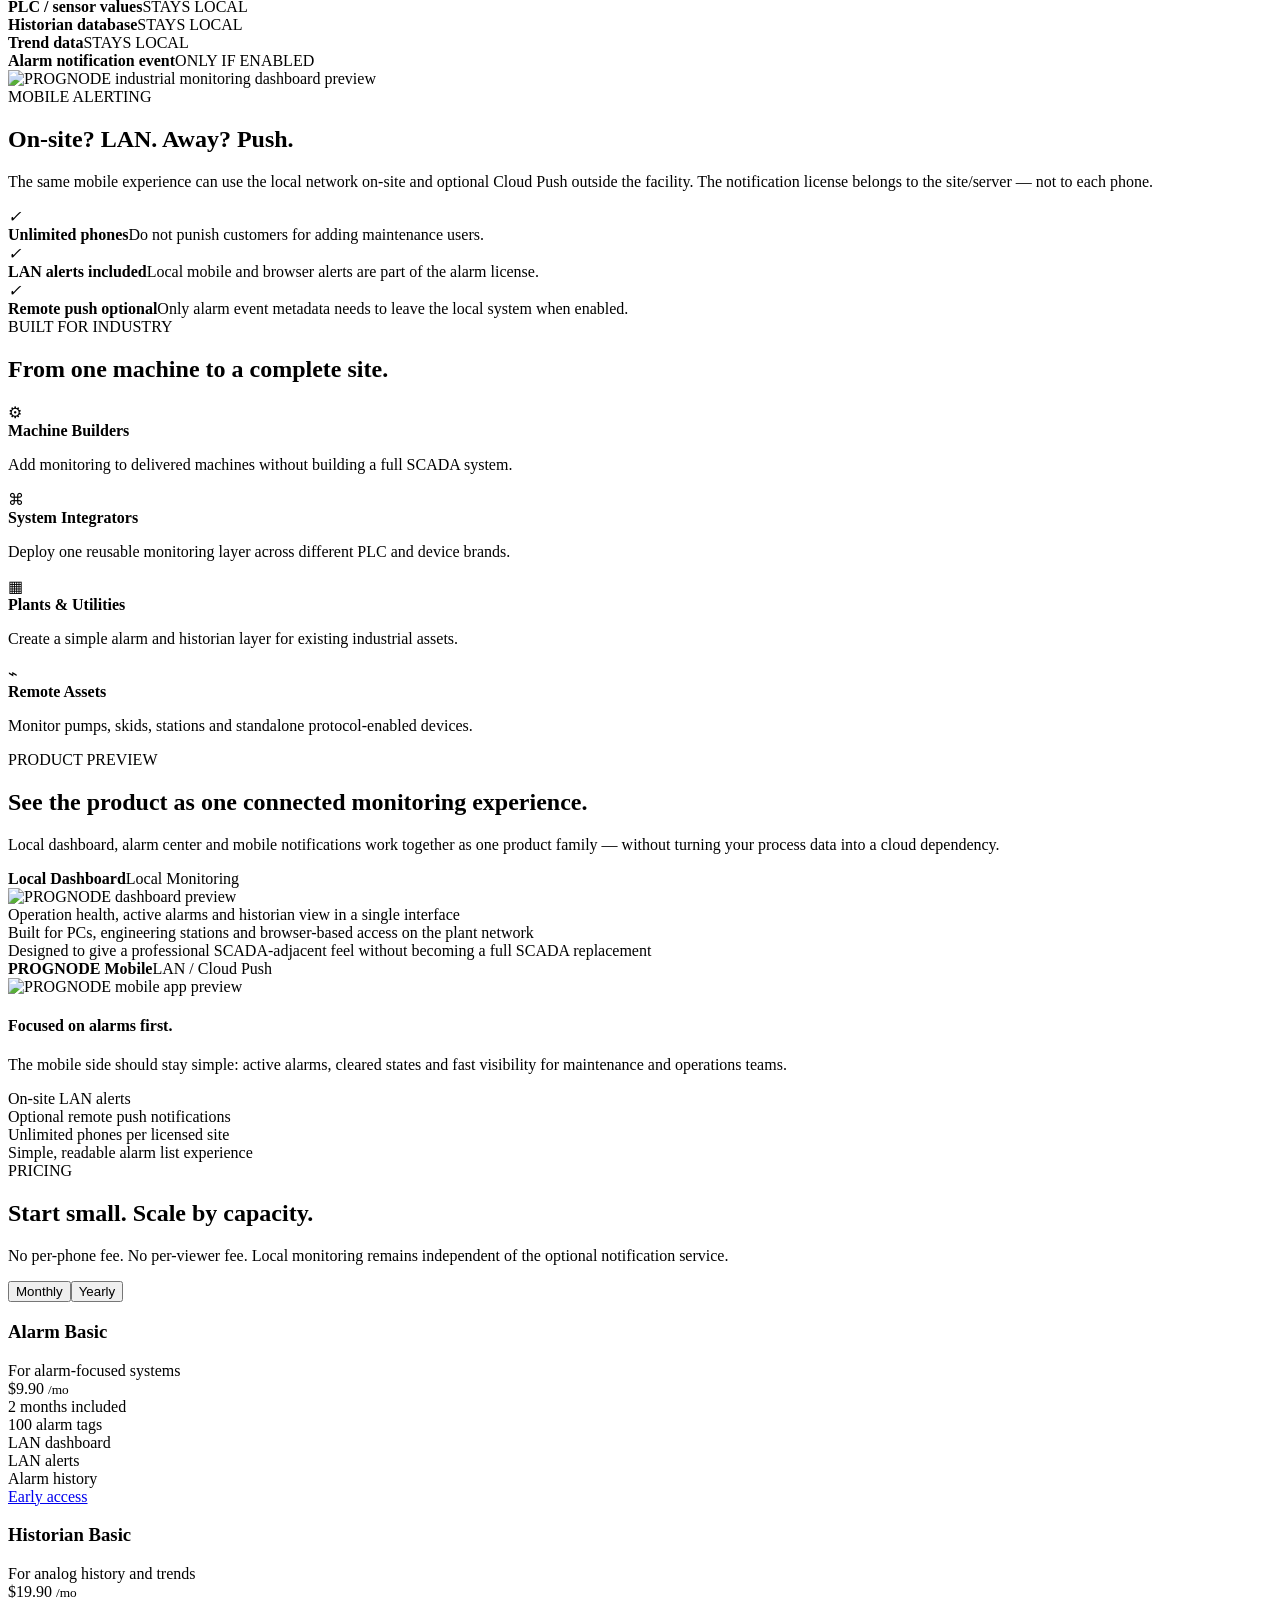
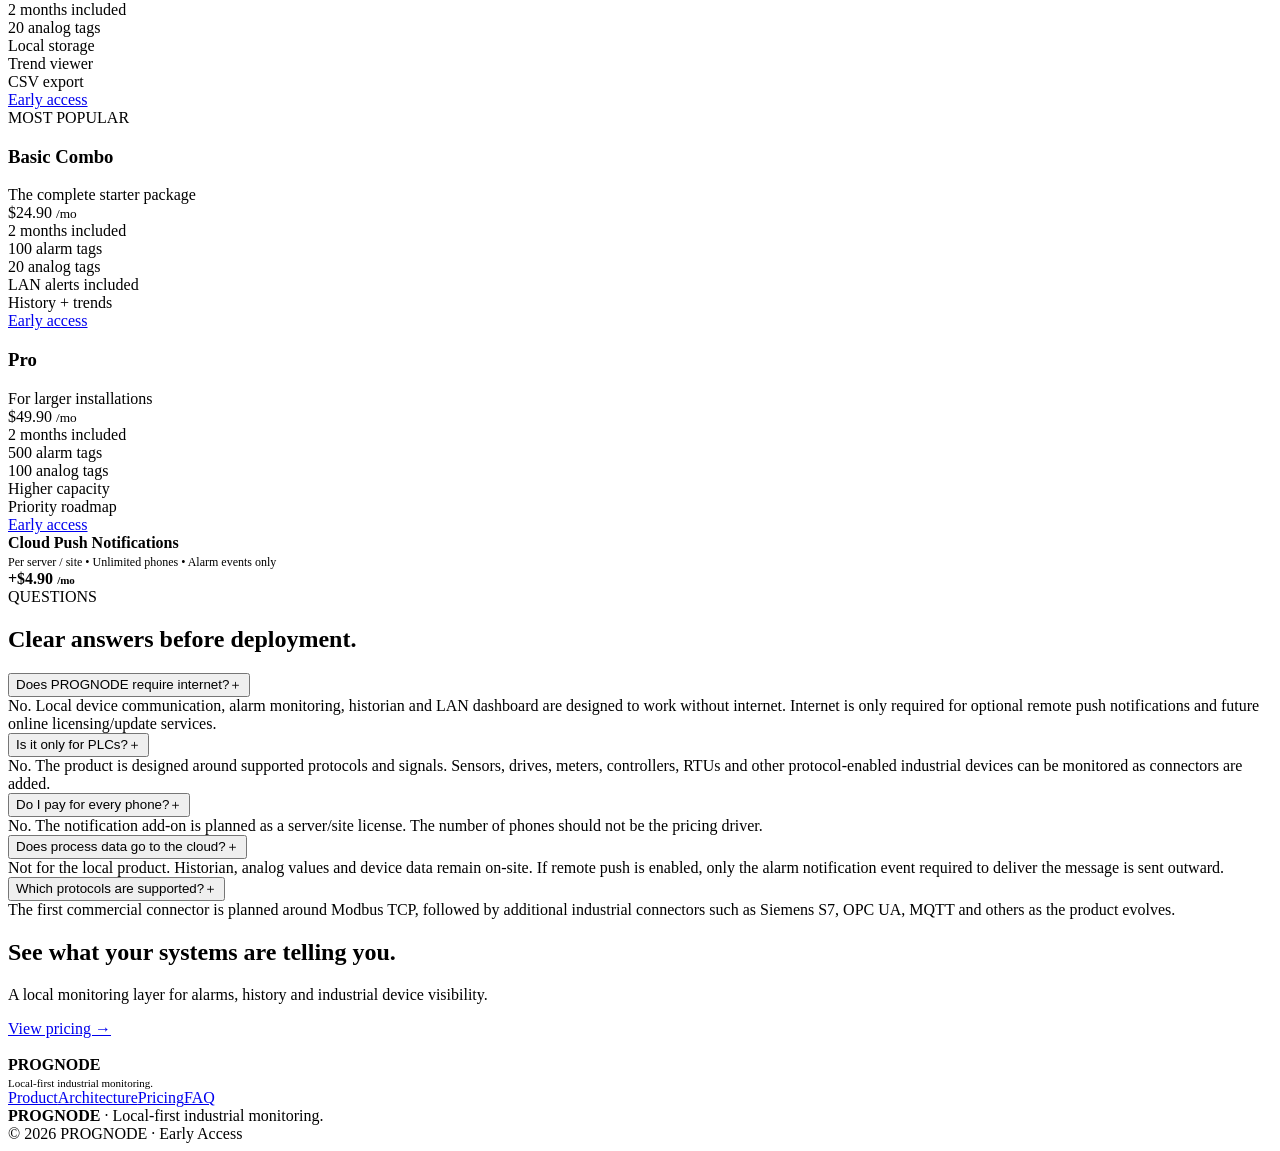
==== commit e09d7294: "Add files via upload" ====
--- a/index.html
+++ b/index.html
@@ -1,49 +1,49 @@
 <!doctype html>
-<html lang="tr">
+<html lang="en">
 <head>
 <meta charset="utf-8"><meta name="viewport" content="width=device-width,initial-scale=1">
-<title>PROGNODE — Yerel Tasarımlı Endüstriyel İzleme</title>
-<meta name="description" content="PROGNODE; PLC, sensör, sürücü, sayaç ve endüstriyel cihazlardan alarm ve analog sinyalleri izler. Yerel öncelikli, protokolden bağımsız ve opsiyonel uzak push bildirimli.">
+<title>PROGNODE — Industrial Monitoring, Local by Design</title>
+<meta name="description" content="PROGNODE monitors alarms and analog signals from PLCs, sensors, drives, meters and industrial devices. Local-first, protocol-independent, with optional remote push notifications.">
 <meta name="theme-color" content="#06121b">
-<meta property="og:title" content="PROGNODE — Yerel Tasarımlı Endüstriyel İzleme">
-<meta property="og:description" content="PROGNODE; PLC, sensör, sürücü, sayaç ve endüstriyel cihazlardan alarm ve analog sinyalleri izler. Yerel öncelikli, protokolden bağımsız ve opsiyonel uzak push bildirimli.">
-<meta property="og:image" content="../assets/og-prognode.jpg">
+<meta property="og:title" content="PROGNODE — Industrial Monitoring, Local by Design">
+<meta property="og:description" content="PROGNODE monitors alarms and analog signals from PLCs, sensors, drives, meters and industrial devices. Local-first, protocol-independent, with optional remote push notifications.">
+<meta property="og:image" content="assets/og-prognode.jpg">
 <meta property="og:type" content="website">
-<link rel="icon" href="../assets/favicon.png"><link rel="apple-touch-icon" href="../assets/apple-touch-icon.png">
+<link rel="icon" href="assets/favicon.png"><link rel="apple-touch-icon" href="assets/apple-touch-icon.png">
 <link rel="alternate" hreflang="en" href="../" />
 <link rel="alternate" hreflang="tr" href="tr/" />
-<link rel="stylesheet" href="../assets/styles.css">
-<script type="application/ld+json">{"@context": "https://schema.org", "@type": "SoftwareApplication", "name": "PROGNODE", "applicationCategory": "BusinessApplication", "operatingSystem": "Windows, Linux", "description": "PROGNODE; PLC, sensör, sürücü, sayaç ve endüstriyel cihazlardan alarm ve analog sinyalleri izler. Yerel öncelikli, protokolden bağımsız ve opsiyonel uzak push bildirimli."}</script>
+<link rel="stylesheet" href="assets/styles.css">
+<script type="application/ld+json">{"@context": "https://schema.org", "@type": "SoftwareApplication", "name": "PROGNODE", "applicationCategory": "BusinessApplication", "operatingSystem": "Windows, Linux", "description": "PROGNODE monitors alarms and analog signals from PLCs, sensors, drives, meters and industrial devices. Local-first, protocol-independent, with optional remote push notifications."}</script>
 </head>
 <body>
-<div class="announcement"><div class="container"><b>PROGNODE Preview</b> — Yerel öncelikli endüstriyel monitoring platformu</div></div>
+<div class="announcement"><div class="container"><b>PROGNODE Preview</b> — Local-first industrial monitoring platform</div></div>
 <nav><div class="container nav-inner">
-  <a class="brand" href="#top"><img src="../assets/prognode-icon.webp" alt=""><strong>PROGNODE</strong></a>
+  <a class="brand" href="#top"><img src="assets/prognode-icon.webp" alt=""><strong>PROGNODE</strong></a>
   <div class="nav-links">
-    <a href="#product">Ürün</a><a href="#screens">Ekranlar</a><a href="#architecture">Mimari</a><a href="#local">Yerel Tasarım</a><a href="#pricing">Fiyatlar</a><a href="#faq">SSS</a>
-  </div>
-  <div class="nav-actions"><a class="lang" href="../">EN</a><a class="btn btn-primary" href="#pricing">Fiyatları incele</a><button class="menu-btn" aria-label="Menu">☰</button></div>
+    <a href="#product">Product</a><a href="#screens">Screens</a><a href="#architecture">Architecture</a><a href="#local">Local First</a><a href="#pricing">Pricing</a><a href="#faq">FAQ</a>
+  </div>
+  <div class="nav-actions"><a class="lang" href="tr/">TR</a><a class="btn btn-primary" href="#pricing">Explore pricing</a><button class="menu-btn" aria-label="Menu">☰</button></div>
 </div></nav>
 
 
 <header class="hero" id="top"><div class="container hero-grid">
   <div class="reveal">
     <div class="hero-brandline">
-      <img src="../assets/prognode-icon.webp" alt="PROGNODE icon">
+      <img src="assets/prognode-icon.webp" alt="PROGNODE icon">
       <div class="hero-brandtext"><strong>PROGNODE</strong><span>KNOW BEFORE IT STOPS.</span></div>
     </div>
-    <div class="eyebrow">ENDÜSTRİYEL İZLEME • YEREL TASARIM</div>
-    <h1>Durmadan önce <span class="grad">haberdar ol.</span></h1>
-    <p class="hero-copy">PLC, sensör, sürücü, sayaç ve endüstriyel cihazları bağla. Ham sinyalleri alarm, geçmiş veri ve anlamlı görünürlüğe dönüştür — proses verini buluta göndermeden.</p>
+    <div class="eyebrow">INDUSTRIAL MONITORING • LOCAL BY DESIGN</div>
+    <h1>Know before <span class="grad">it stops.</span></h1>
+    <p class="hero-copy">Connect PLCs, sensors, drives, meters and industrial devices. Turn raw signals into alarms, history and actionable visibility — without sending your process data to the cloud.</p>
     <div class="hero-actions">
-      <a class="btn btn-primary" href="#product">Ürünü keşfet →</a>
-      <a class="btn btn-ghost" href="#pricing">Fiyatları gör</a>
-    </div>
-    <div class="hero-note"><span>Bulut zorunlu değil</span><span>Protokolden bağımsız</span><span>Sınırsız LAN görüntüleyici</span></div>
+      <a class="btn btn-primary" href="#product">Explore product →</a>
+      <a class="btn btn-ghost" href="#pricing">See pricing</a>
+    </div>
+    <div class="hero-note"><span>No cloud required</span><span>Protocol independent</span><span>Unlimited LAN viewers</span></div>
     <div class="hero-proof">
-      <div class="proof"><b>Yerel öncelikli</b><span>Mimari</span></div>
-      <div class="proof"><b>Saha bağımsız</b><span>Cihaz desteği</span></div>
-      <div class="proof"><b>Site bazlı</b><span>Push lisansı</span></div>
+      <div class="proof"><b>Local-first</b><span>Architecture</span></div>
+      <div class="proof"><b>Device-agnostic</b><span>Field support</span></div>
+      <div class="proof"><b>Site-based</b><span>Push licensing</span></div>
     </div>
   </div>
 
@@ -146,101 +146,101 @@
 <div class="protocol-strip"><div class="container protocols"><span>MODBUS TCP</span><span>MODBUS RTU</span><span>SIEMENS S7</span><span>OPC UA</span><span>MQTT</span><span>BACNET</span><span>SNMP</span></div></div>
 
 <div class="why-strip"><div class="container why-grid">
-  <div class="why-item"><b>Yerelde Çalışır</b><span>Collector, alarm ve historian müşteri sisteminde.</span></div>
-  <div class="why-item"><b>Cihazdan Bağımsız</b><span>PLC, sensör, VFD, RTU, sayaç ve daha fazlası.</span></div>
-  <div class="why-item"><b>Sade Lisanslama</b><span>Telefon veya görüntüleyici başına ücret yok.</span></div>
-  <div class="why-item"><b>Bulut Opsiyonel</b><span>Uzak push istediğinde etkinleştir.</span></div>
+  <div class="why-item"><b>Runs Locally</b><span>Collector, alarms and historian stay on the customer system.</span></div>
+  <div class="why-item"><b>Device Agnostic</b><span>PLC, sensor, VFD, RTU, meter and more.</span></div>
+  <div class="why-item"><b>Simple Licensing</b><span>No per-phone or per-viewer pricing.</span></div>
+  <div class="why-item"><b>Cloud Is Optional</b><span>Enable remote push only when you need it.</span></div>
 </div></div>
 
 <section id="product"><div class="container">
-  <div class="section-head reveal"><div class="section-kicker">ÜRÜN</div><h2>Her sinyal sana bir şey anlatır.</h2><p class="lead">PROGNODE, verinin hangi cihazdan geldiğinden bağımsız olarak otomasyon ekiplerine alarm, analog geçmiş ve cihaz durumu için tek ve net bir yerel görünüm sağlar.</p></div>
+  <div class="section-head reveal"><div class="section-kicker">THE PRODUCT</div><h2>Every signal has something to tell you.</h2><p class="lead">PROGNODE gives automation teams one clear local view of alarms, analog history and device health — regardless of where the data comes from.</p></div>
   <div class="feature-grid">
-    <article class="feature reveal"><div class="feature-icon">⚡</div><h3>Alarm Motoru</h3><p>Aktif/düzeldi olayları, öncelikler, zaman bilgileri ve yerel alarm geçmişi.</p></article>
-    <article class="feature reveal"><div class="feature-icon">⌁</div><h3>Analog Historian</h3><p>Proses değerlerini yerelde kaydet, trendleri görüntüle ve ihtiyacın olan veriyi dışa aktar.</p></article>
-    <article class="feature reveal"><div class="feature-icon">⌂</div><h3>LAN İzleme</h3><p>Aynı ağdaki PC, tablet ve telefonlardan dashboard'a eriş.</p></article>
-    <article class="feature reveal"><div class="feature-icon">↗</div><h3>Uzak Push</h3><p>Alarmın tesis dışındaki ekiplere ulaşması gerektiğinde site bazlı push özelliğini ekle.</p></article>
+    <article class="feature reveal"><div class="feature-icon">⚡</div><h3>Alarm Engine</h3><p>Active and cleared events, priorities, timestamps and local alarm history.</p></article>
+    <article class="feature reveal"><div class="feature-icon">⌁</div><h3>Analog Historian</h3><p>Store process values locally, visualize trends and export the data you need.</p></article>
+    <article class="feature reveal"><div class="feature-icon">⌂</div><h3>LAN Monitoring</h3><p>Open the dashboard from PCs, tablets and phones inside the same network.</p></article>
+    <article class="feature reveal"><div class="feature-icon">↗</div><h3>Remote Push</h3><p>Add site-level remote push when alarms must reach teams outside the facility.</p></article>
   </div>
 </div></section>
 
 <section id="architecture"><div class="container">
-  <div class="section-head reveal"><div class="section-kicker">HER CİHAZ. HER PROTOKOL.</div><h2>Saha cihazlarının üzerinde tek izleme katmanı.</h2><p class="lead">PROGNODE PLC markasına değil, sinyale odaklanır. Desteklenen bir protokol üzerinden veri sunan her cihaz aynı izleme görünümünün parçası olabilir.</p></div>
+  <div class="section-head reveal"><div class="section-kicker">ANY DEVICE. ANY PROTOCOL.</div><h2>One monitoring layer above your field devices.</h2><p class="lead">PROGNODE is built around signals, not PLC brands. If a device exposes data through a supported protocol, it can become part of the same monitoring view.</p></div>
   <div class="arch">
-    <div class="stack reveal"><div class="section-kicker">Veri Kaynakları</div>
+    <div class="stack reveal"><div class="section-kicker">Data Sources</div>
       <div class="node"><div class="node-icon">P</div><div><b>PLC / RTU</b><small>Siemens • Schneider • Wago • more</small></div></div>
       <div class="node"><div class="node-icon">S</div><div><b>Sensor / I/O</b><small>Protocol-enabled field devices</small></div></div>
       <div class="node"><div class="node-icon">V</div><div><b>VFD / Controller</b><small>Drives, temperature controllers</small></div></div>
       <div class="node"><div class="node-icon">M</div><div><b>Meter</b><small>Energy, flow, pressure, utility data</small></div></div>
     </div>
-    <div class="core reveal"><img src="../assets/prognode-icon.webp" alt=""><h3>PROGNODE</h3><p>Collector • Alarm Engine • Historian • Local API</p><div class="connector"></div><p>Windows PC / Raspberry Pi</p></div>
-    <div class="stack reveal"><div class="section-kicker">PROGNODE Ne Üretir?</div>
-      <div class="node"><div class="node-icon">!</div><div><b>Alarm geçmişi</b><small>Active • cleared • timestamped</small></div></div>
-      <div class="node"><div class="node-icon">⌁</div><div><b>Analog trendler</b><small>Local historian & visualization</small></div></div>
-      <div class="node"><div class="node-icon">⌂</div><div><b>LAN uyarıları</b><small>Browser & mobile on the same LAN</small></div></div>
-      <div class="node"><div class="node-icon">↗</div><div><b>Uzak bildirimler</b><small>Optional site-level Cloud Push</small></div></div>
+    <div class="core reveal"><img src="assets/prognode-icon.webp" alt=""><h3>PROGNODE</h3><p>Collector • Alarm Engine • Historian • Local API</p><div class="connector"></div><p>Windows PC / Raspberry Pi</p></div>
+    <div class="stack reveal"><div class="section-kicker">What PROGNODE Creates</div>
+      <div class="node"><div class="node-icon">!</div><div><b>Alarm history</b><small>Active • cleared • timestamped</small></div></div>
+      <div class="node"><div class="node-icon">⌁</div><div><b>Analog trends</b><small>Local historian & visualization</small></div></div>
+      <div class="node"><div class="node-icon">⌂</div><div><b>LAN alerts</b><small>Browser & mobile on the same LAN</small></div></div>
+      <div class="node"><div class="node-icon">↗</div><div><b>Remote notifications</b><small>Optional site-level Cloud Push</small></div></div>
     </div>
   </div>
 </div></section>
 
 <section class="local-section" id="local"><div class="container">
   <div class="local-card reveal">
-    <div><div class="section-kicker">YEREL ÖNCELİKLİ MİMARİ</div><h2>Proses verin ait olduğu yerde kalır.</h2><p class="lead">Collector, historian ve dashboard müşterinin Windows PC veya Raspberry Pi cihazında çalışır. Yerel izleme için internet bağlantısı gerekmez.</p></div>
+    <div><div class="section-kicker">LOCAL-FIRST ARCHITECTURE</div><h2>Your process data stays where it belongs.</h2><p class="lead">The collector, historian and dashboard run on the customer's Windows PC or Raspberry Pi. Internet access is not required for local monitoring.</p></div>
     <div class="data-map">
-      <div class="data-row"><b>PLC / sensör değerleri</b><span class="stay">YERELDE KALIR</span></div>
-      <div class="data-row"><b>Historian veritabanı</b><span class="stay">YERELDE KALIR</span></div>
-      <div class="data-row"><b>Trend verileri</b><span class="stay">YERELDE KALIR</span></div>
-      <div class="data-row"><b>Alarm bildirim olayı</b><span class="out">SADECE AÇIKSA</span></div>
+      <div class="data-row"><b>PLC / sensor values</b><span class="stay">STAYS LOCAL</span></div>
+      <div class="data-row"><b>Historian database</b><span class="stay">STAYS LOCAL</span></div>
+      <div class="data-row"><b>Trend data</b><span class="stay">STAYS LOCAL</span></div>
+      <div class="data-row"><b>Alarm notification event</b><span class="out">ONLY IF ENABLED</span></div>
     </div>
   </div>
 </div></section>
 
 <section><div class="container product-showcase">
-  <div class="brand-shot reveal"><img src="../assets/factory-dashboard.webp" alt="PROGNODE industrial monitoring dashboard preview"></div>
-  <div class="mobile-copy reveal"><div class="section-kicker">MOBİL ALARM</div><h2>Tesisteysen LAN. Dışarıdaysan Push.</h2><p class="lead">Aynı mobil deneyim tesiste yerel ağı, tesis dışında ise opsiyonel Cloud Push'u kullanabilir. Bildirim lisansı telefona değil site/server'a aittir.</p>
+  <div class="brand-shot reveal"><img src="assets/factory-dashboard.webp" alt="PROGNODE industrial monitoring dashboard preview"></div>
+  <div class="mobile-copy reveal"><div class="section-kicker">MOBILE ALERTING</div><h2>On-site? LAN. Away? Push.</h2><p class="lead">The same mobile experience can use the local network on-site and optional Cloud Push outside the facility. The notification license belongs to the site/server — not to each phone.</p>
     <div class="checklist">
-      <div class="check"><i>✓</i><div><b>Sınırsız telefon</b><span>Bakım ekibine yeni kullanıcı eklemek ekstra maliyet oluşturmamalı.</span></div></div>
-      <div class="check"><i>✓</i><div><b>LAN uyarıları dahil</b><span>Yerel mobil ve tarayıcı uyarıları alarm lisansının parçasıdır.</span></div></div>
-      <div class="check"><i>✓</i><div><b>Uzak push opsiyonel</b><span>Açıldığında yalnızca bildirimi iletmek için gereken alarm olay bilgisi dışarı çıkar.</span></div></div>
+      <div class="check"><i>✓</i><div><b>Unlimited phones</b><span>Do not punish customers for adding maintenance users.</span></div></div>
+      <div class="check"><i>✓</i><div><b>LAN alerts included</b><span>Local mobile and browser alerts are part of the alarm license.</span></div></div>
+      <div class="check"><i>✓</i><div><b>Remote push optional</b><span>Only alarm event metadata needs to leave the local system when enabled.</span></div></div>
     </div>
   </div>
 </div></section>
 
 <section><div class="container">
-  <div class="section-head reveal"><div class="section-kicker">ENDÜSTRİ İÇİN</div><h2>Tek makineden komple tesise.</h2></div>
+  <div class="section-head reveal"><div class="section-kicker">BUILT FOR INDUSTRY</div><h2>From one machine to a complete site.</h2></div>
   <div class="use-grid">
-    <article class="use reveal"><div class="feature-icon">⚙</div><strong>Makine Üreticileri</strong><p>Tam bir SCADA kurmadan teslim edilen makinaya izleme katmanı ekle.</p></article>
-    <article class="use reveal"><div class="feature-icon">⌘</div><strong>Sistem Entegratörleri</strong><p>Farklı PLC ve cihaz markalarında tekrar kullanılabilir tek izleme katmanı kur.</p></article>
-    <article class="use reveal"><div class="feature-icon">▦</div><strong>Fabrikalar & Tesisler</strong><p>Mevcut endüstriyel varlıkların üzerine sade bir alarm ve historian katmanı ekle.</p></article>
-    <article class="use reveal"><div class="feature-icon">⌁</div><strong>Uzak Ekipmanlar</strong><p>Pompa, skid, istasyon ve protokollü bağımsız cihazları izle.</p></article>
+    <article class="use reveal"><div class="feature-icon">⚙</div><strong>Machine Builders</strong><p>Add monitoring to delivered machines without building a full SCADA system.</p></article>
+    <article class="use reveal"><div class="feature-icon">⌘</div><strong>System Integrators</strong><p>Deploy one reusable monitoring layer across different PLC and device brands.</p></article>
+    <article class="use reveal"><div class="feature-icon">▦</div><strong>Plants & Utilities</strong><p>Create a simple alarm and historian layer for existing industrial assets.</p></article>
+    <article class="use reveal"><div class="feature-icon">⌁</div><strong>Remote Assets</strong><p>Monitor pumps, skids, stations and standalone protocol-enabled devices.</p></article>
   </div>
 </div></section>
 
 
 <section class="screens-section" id="screens"><div class="container">
-  <div class="section-head reveal"><div class="section-kicker">ÜRÜN EKRANLARI</div><h2>Ürünü, gerçek kullanım senaryosuyla gör.</h2><p class="lead">Yerel dashboard, alarm merkezi ve mobil bildirim deneyimi aynı ürün ailesinin parçaları olarak birlikte çalışır.</p></div>
+  <div class="section-head reveal"><div class="section-kicker">PRODUCT PREVIEW</div><h2>See the product as one connected monitoring experience.</h2><p class="lead">Local dashboard, alarm center and mobile notifications work together as one product family — without turning your process data into a cloud dependency.</p></div>
   <div class="screens-grid">
     <article class="screen-card reveal">
-      <div class="screen-head"><strong>Yerel Dashboard</strong><span>Yerel İzleme</span></div>
+      <div class="screen-head"><strong>Local Dashboard</strong><span>Local Monitoring</span></div>
       <div class="screen-body">
-        <img src="../assets/factory-dashboard.webp" alt="PROGNODE dashboard önizleme">
+        <img src="assets/factory-dashboard.webp" alt="PROGNODE dashboard preview">
         <div class="screen-notes">
-          <div>Operation health, aktif alarmlar ve historian görünümü tek arayüzde</div>
-          <div>PC, engineering station ve tesis içi tarayıcı erişimi için tasarlandı</div>
-          <div>Tam bir SCADA yerine profesyonel, güçlü ve sade bir monitoring katmanı hissi verir</div>
+          <div>Operation health, active alarms and historian view in a single interface</div>
+          <div>Built for PCs, engineering stations and browser-based access on the plant network</div>
+          <div>Designed to give a professional SCADA-adjacent feel without becoming a full SCADA replacement</div>
         </div>
       </div>
     </article>
     <article class="screen-card app-card reveal">
       <div class="screen-head"><strong>PROGNODE Mobile</strong><span>LAN / Cloud Push</span></div>
       <div class="screen-body">
-        <img src="../assets/mobile-app.webp" alt="PROGNODE mobil uygulama önizleme">
+        <img src="assets/mobile-app.webp" alt="PROGNODE mobile app preview">
         <div class="app-copy">
-          <h4>Önce alarmlar.</h4>
-          <p>Mobil tarafta sade kalmalıyız: aktif alarm, düzeldi bilgisi ve bakım / operasyon ekipleri için hızlı görünürlük.</p>
+          <h4>Focused on alarms first.</h4>
+          <p>The mobile side should stay simple: active alarms, cleared states and fast visibility for maintenance and operations teams.</p>
           <div class="app-features">
-            <div>Tesis içi LAN uyarıları</div>
-            <div>Opsiyonel uzak push bildirimleri</div>
-            <div>Lisanslı site başına sınırsız telefon</div>
-            <div>Basit ve okunaklı alarm listesi deneyimi</div>
+            <div>On-site LAN alerts</div>
+            <div>Optional remote push notifications</div>
+            <div>Unlimited phones per licensed site</div>
+            <div>Simple, readable alarm list experience</div>
           </div>
         </div>
       </div>
@@ -249,55 +249,55 @@
 </div></section>
 
 <section id="pricing"><div class="container">
-  <div class="pricing-head reveal"><div><div class="section-kicker">FİYATLANDIRMA</div><h2>Küçük başla. Kapasiteyle büyü.</h2><p class="lead">Telefon başına ücret yok. Görüntüleyici başına ücret yok. Yerel izleme opsiyonel bildirim servisinden bağımsız kalır.</p></div>
-    <div class="billing"><button class="active" data-billing="monthly">Aylık</button><button data-billing="yearly">Yıllık</button></div>
+  <div class="pricing-head reveal"><div><div class="section-kicker">PRICING</div><h2>Start small. Scale by capacity.</h2><p class="lead">No per-phone fee. No per-viewer fee. Local monitoring remains independent of the optional notification service.</p></div>
+    <div class="billing"><button class="active" data-billing="monthly">Monthly</button><button data-billing="yearly">Yearly</button></div>
   </div>
   <div class="price-grid">
         <article class="price-card">
-          <h3>Alarm Basic</h3><div class="price-sub">Alarm odaklı sistemler için</div>
-          <div class="amount"><span data-monthly="$9.90" data-yearly="$99">$9.90</span> <small class="period" data-monthly="/ay" data-yearly="/yıl">/ay</small></div>
-          <div class="year-note">2 ay dahil</div>
-          <div class="price-list"><div>100 alarm tag</div><div>LAN dashboard</div><div>LAN uyarıları</div><div>Alarm geçmişi</div></div>
-          <a class="btn btn-ghost" href="#final">Erken erişim</a>
+          <h3>Alarm Basic</h3><div class="price-sub">For alarm-focused systems</div>
+          <div class="amount"><span data-monthly="$9.90" data-yearly="$99">$9.90</span> <small class="period" data-monthly="/mo" data-yearly="/yr">/mo</small></div>
+          <div class="year-note">2 months included</div>
+          <div class="price-list"><div>100 alarm tags</div><div>LAN dashboard</div><div>LAN alerts</div><div>Alarm history</div></div>
+          <a class="btn btn-ghost" href="#final">Early access</a>
         </article>
         <article class="price-card">
-          <h3>Historian Basic</h3><div class="price-sub">Analog geçmiş ve trend için</div>
-          <div class="amount"><span data-monthly="$19.90" data-yearly="$199">$19.90</span> <small class="period" data-monthly="/ay" data-yearly="/yıl">/ay</small></div>
-          <div class="year-note">2 ay dahil</div>
-          <div class="price-list"><div>20 analog tag</div><div>Yerel kayıt</div><div>Trend görüntüleme</div><div>CSV dışa aktarma</div></div>
-          <a class="btn btn-ghost" href="#final">Erken erişim</a>
+          <h3>Historian Basic</h3><div class="price-sub">For analog history and trends</div>
+          <div class="amount"><span data-monthly="$19.90" data-yearly="$199">$19.90</span> <small class="period" data-monthly="/mo" data-yearly="/yr">/mo</small></div>
+          <div class="year-note">2 months included</div>
+          <div class="price-list"><div>20 analog tags</div><div>Local storage</div><div>Trend viewer</div><div>CSV export</div></div>
+          <a class="btn btn-ghost" href="#final">Early access</a>
         </article>
         <article class="price-card pop">
-          <div class="pop-tag">EN POPÜLER</div><h3>Basic Combo</h3><div class="price-sub">Eksiksiz başlangıç paketi</div>
-          <div class="amount"><span data-monthly="$24.90" data-yearly="$249">$24.90</span> <small class="period" data-monthly="/ay" data-yearly="/yıl">/ay</small></div>
-          <div class="year-note">2 ay dahil</div>
-          <div class="price-list"><div>100 alarm tag</div><div>20 analog tag</div><div>LAN uyarıları dahil</div><div>Geçmiş + trendler</div></div>
-          <a class="btn btn-primary" href="#final">Erken erişim</a>
+          <div class="pop-tag">MOST POPULAR</div><h3>Basic Combo</h3><div class="price-sub">The complete starter package</div>
+          <div class="amount"><span data-monthly="$24.90" data-yearly="$249">$24.90</span> <small class="period" data-monthly="/mo" data-yearly="/yr">/mo</small></div>
+          <div class="year-note">2 months included</div>
+          <div class="price-list"><div>100 alarm tags</div><div>20 analog tags</div><div>LAN alerts included</div><div>History + trends</div></div>
+          <a class="btn btn-primary" href="#final">Early access</a>
         </article>
         <article class="price-card">
-          <h3>Pro</h3><div class="price-sub">Daha büyük kurulumlar için</div>
-          <div class="amount"><span data-monthly="$49.90" data-yearly="$499">$49.90</span> <small class="period" data-monthly="/ay" data-yearly="/yıl">/ay</small></div>
-          <div class="year-note">2 ay dahil</div>
-          <div class="price-list"><div>500 alarm tag</div><div>100 analog tag</div><div>Daha yüksek kapasite</div><div>Öncelikli roadmap</div></div>
-          <a class="btn btn-ghost" href="#final">Erken erişim</a>
+          <h3>Pro</h3><div class="price-sub">For larger installations</div>
+          <div class="amount"><span data-monthly="$49.90" data-yearly="$499">$49.90</span> <small class="period" data-monthly="/mo" data-yearly="/yr">/mo</small></div>
+          <div class="year-note">2 months included</div>
+          <div class="price-list"><div>500 alarm tags</div><div>100 analog tags</div><div>Higher capacity</div><div>Priority roadmap</div></div>
+          <a class="btn btn-ghost" href="#final">Early access</a>
         </article></div>
-  <div class="addon-card reveal"><div><b>Cloud Push Bildirimleri</b><div style="color:var(--muted);font-size:12px;margin-top:3px">Server / site başına • Sınırsız telefon • Yalnızca alarm olayları</div></div><strong><span data-monthly="+$4.90" data-yearly="+$49">+$4.90</span> <small class="period" style="font-size:11px;color:var(--muted)" data-monthly="/ay" data-yearly="/yıl">/ay</small></strong></div>
+  <div class="addon-card reveal"><div><b>Cloud Push Notifications</b><div style="color:var(--muted);font-size:12px;margin-top:3px">Per server / site • Unlimited phones • Alarm events only</div></div><strong><span data-monthly="+$4.90" data-yearly="+$49">+$4.90</span> <small class="period" style="font-size:11px;color:var(--muted)" data-monthly="/mo" data-yearly="/yr">/mo</small></strong></div>
 </div></section>
 
 <section id="faq"><div class="container faq">
-  <div class="reveal"><div class="section-kicker">SORULAR</div><h2>Devreye almadan önce net cevaplar.</h2></div>
+  <div class="reveal"><div class="section-kicker">QUESTIONS</div><h2>Clear answers before deployment.</h2></div>
   <div class="faq-list reveal">
-    <div class="faq-item"><button class="faq-q"><span>PROGNODE için internet gerekir mi?</span><span>＋</span></button><div class="faq-a">Hayır. Yerel cihaz haberleşmesi, alarm izleme, historian ve LAN dashboard internet olmadan çalışacak şekilde tasarlanır. İnternet yalnızca opsiyonel uzak push ve ilerideki çevrimiçi lisans/güncelleme hizmetleri için gerekir.</div></div><div class="faq-item"><button class="faq-q"><span>Sadece PLC'ler için mi?</span><span>＋</span></button><div class="faq-a">Hayır. Ürün desteklenen protokol ve sinyaller üzerine kuruludur. Connector'lar eklendikçe sensörler, sürücüler, sayaçlar, kontrol cihazları, RTU'lar ve diğer protokollü endüstriyel cihazlar izlenebilir.</div></div><div class="faq-item"><button class="faq-q"><span>Her telefon için ücret ödeyecek miyim?</span><span>＋</span></button><div class="faq-a">Hayır. Bildirim eklentisinin server/site bazlı lisanslanması planlanıyor. Telefon sayısı fiyatlandırmanın temelini oluşturmamalı.</div></div><div class="faq-item"><button class="faq-q"><span>Proses verileri buluta gider mi?</span><span>＋</span></button><div class="faq-a">Yerel ürün için hayır. Historian, analog değerler ve cihaz verisi tesiste kalır. Uzak push açılırsa yalnızca mesajı iletmek için gereken alarm bildirim olayı dışarı gönderilir.</div></div><div class="faq-item"><button class="faq-q"><span>Hangi protokoller desteklenecek?</span><span>＋</span></button><div class="faq-a">İlk ticari connector'ın Modbus TCP ile başlaması; ardından Siemens S7, OPC UA, MQTT ve diğer endüstriyel connector'ların ürün geliştikçe eklenmesi planlanıyor.</div></div>
-  </div>
-</div></section>
-
-<section id="final"><div class="container"><div class="final-cta reveal"><div><h2>Sistemlerinin ne söylediğini gör.</h2><p>Alarm, geçmiş ve endüstriyel cihaz görünürlüğü için yerel bir izleme katmanı.</p></div><a class="btn btn-primary" href="#pricing">Fiyatları incele →</a></div></div></section>
+    <div class="faq-item"><button class="faq-q"><span>Does PROGNODE require internet?</span><span>＋</span></button><div class="faq-a">No. Local device communication, alarm monitoring, historian and LAN dashboard are designed to work without internet. Internet is only required for optional remote push notifications and future online licensing/update services.</div></div><div class="faq-item"><button class="faq-q"><span>Is it only for PLCs?</span><span>＋</span></button><div class="faq-a">No. The product is designed around supported protocols and signals. Sensors, drives, meters, controllers, RTUs and other protocol-enabled industrial devices can be monitored as connectors are added.</div></div><div class="faq-item"><button class="faq-q"><span>Do I pay for every phone?</span><span>＋</span></button><div class="faq-a">No. The notification add-on is planned as a server/site license. The number of phones should not be the pricing driver.</div></div><div class="faq-item"><button class="faq-q"><span>Does process data go to the cloud?</span><span>＋</span></button><div class="faq-a">Not for the local product. Historian, analog values and device data remain on-site. If remote push is enabled, only the alarm notification event required to deliver the message is sent outward.</div></div><div class="faq-item"><button class="faq-q"><span>Which protocols are supported?</span><span>＋</span></button><div class="faq-a">The first commercial connector is planned around Modbus TCP, followed by additional industrial connectors such as Siemens S7, OPC UA, MQTT and others as the product evolves.</div></div>
+  </div>
+</div></section>
+
+<section id="final"><div class="container"><div class="final-cta reveal"><div><h2>See what your systems are telling you.</h2><p>A local monitoring layer for alarms, history and industrial device visibility.</p></div><a class="btn btn-primary" href="#pricing">View pricing →</a></div></div></section>
 
 <footer><div class="container">
 <div class="footer-top">
-  <div class="footer-brand"><img src="../assets/prognode-icon.webp" alt=""><div><b>PROGNODE</b><div style="color:var(--muted);font-size:11px;margin-top:3px">Yerel öncelikli endüstriyel izleme.</div></div></div>
-  <div class="footer-links"><a href="#product">Ürün</a><a href="#architecture">Mimari</a><a href="#pricing">Fiyatlar</a><a href="#faq">SSS</a></div>
+  <div class="footer-brand"><img src="assets/prognode-icon.webp" alt=""><div><b>PROGNODE</b><div style="color:var(--muted);font-size:11px;margin-top:3px">Local-first industrial monitoring.</div></div></div>
+  <div class="footer-links"><a href="#product">Product</a><a href="#architecture">Architecture</a><a href="#pricing">Pricing</a><a href="#faq">FAQ</a></div>
 </div>
-<div class="footer-grid"><div><b>PROGNODE</b> · Yerel öncelikli endüstriyel izleme.</div><div>© 2026 PROGNODE · Early Access</div></div></div></footer>
-<script src="../assets/app.js"></script>
+<div class="footer-grid"><div><b>PROGNODE</b> · Local-first industrial monitoring.</div><div>© 2026 PROGNODE · Early Access</div></div></div></footer>
+<script src="assets/app.js"></script>
 </body></html>
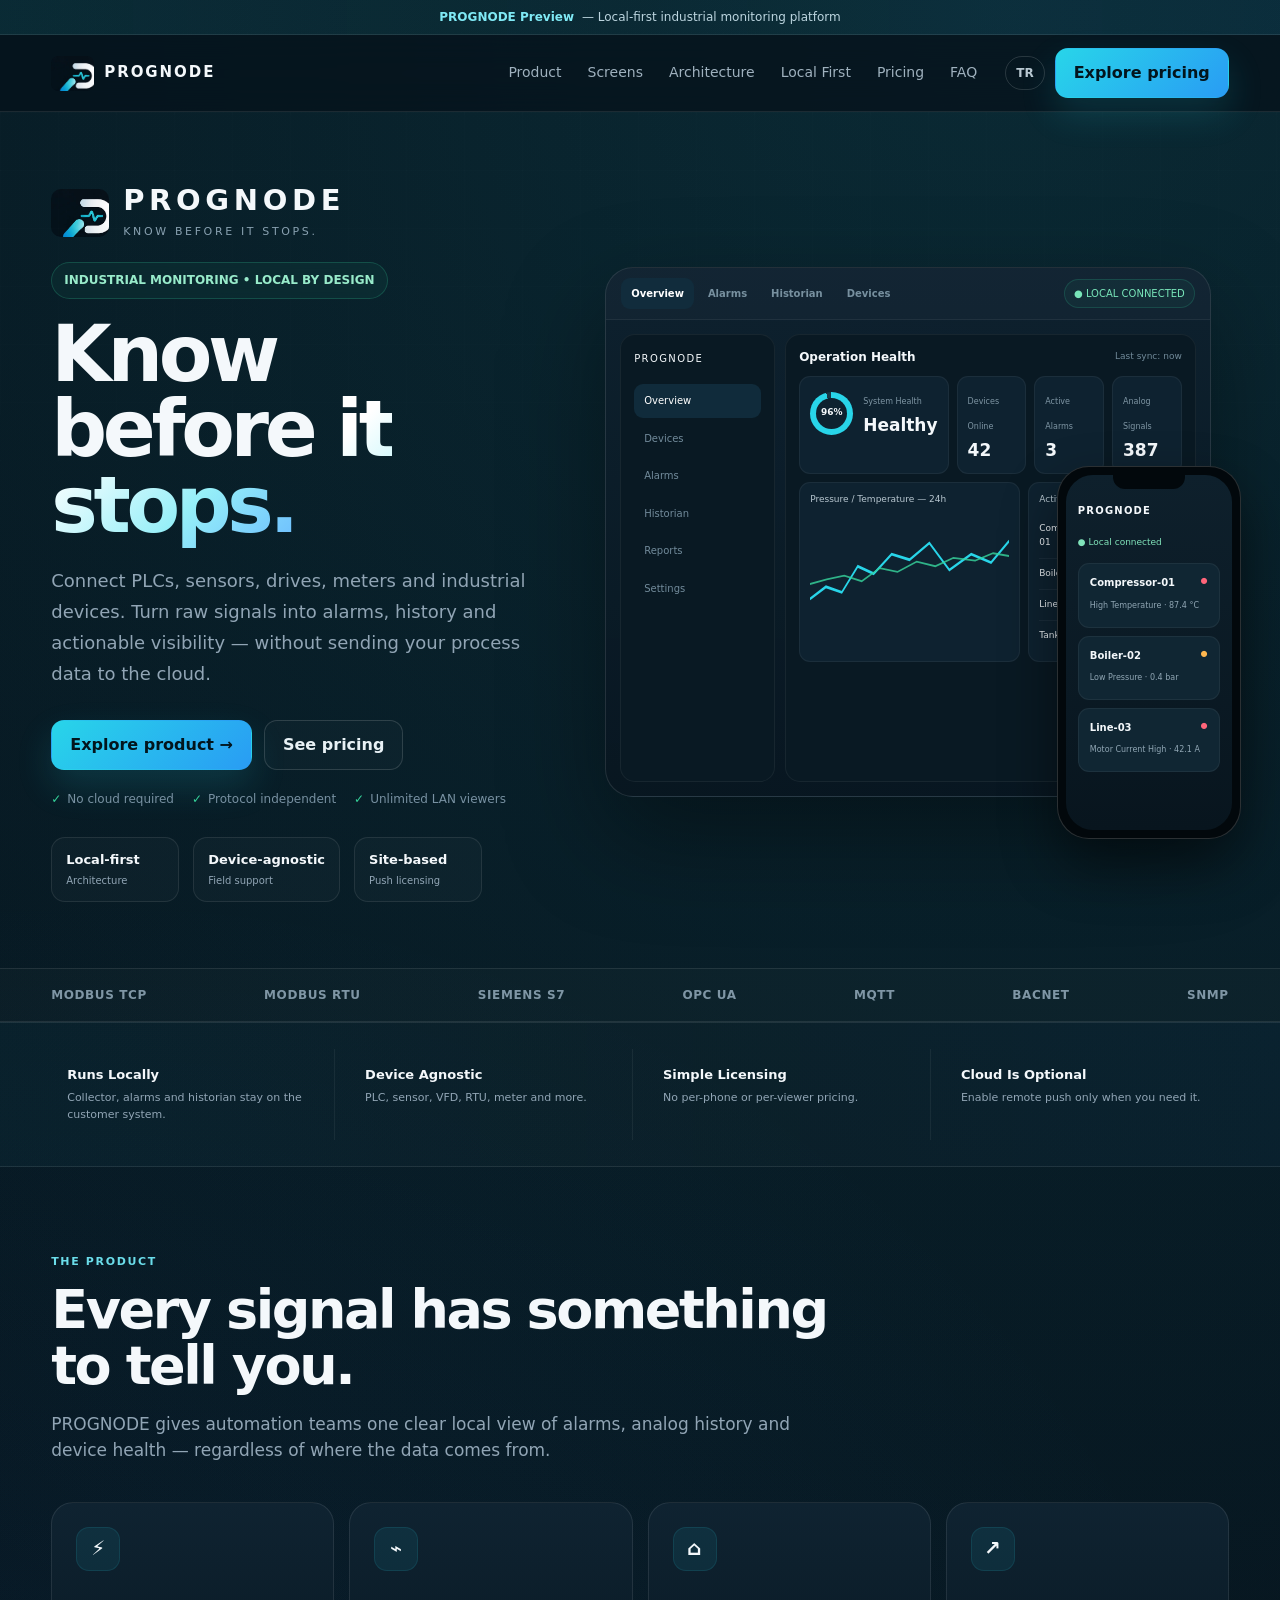
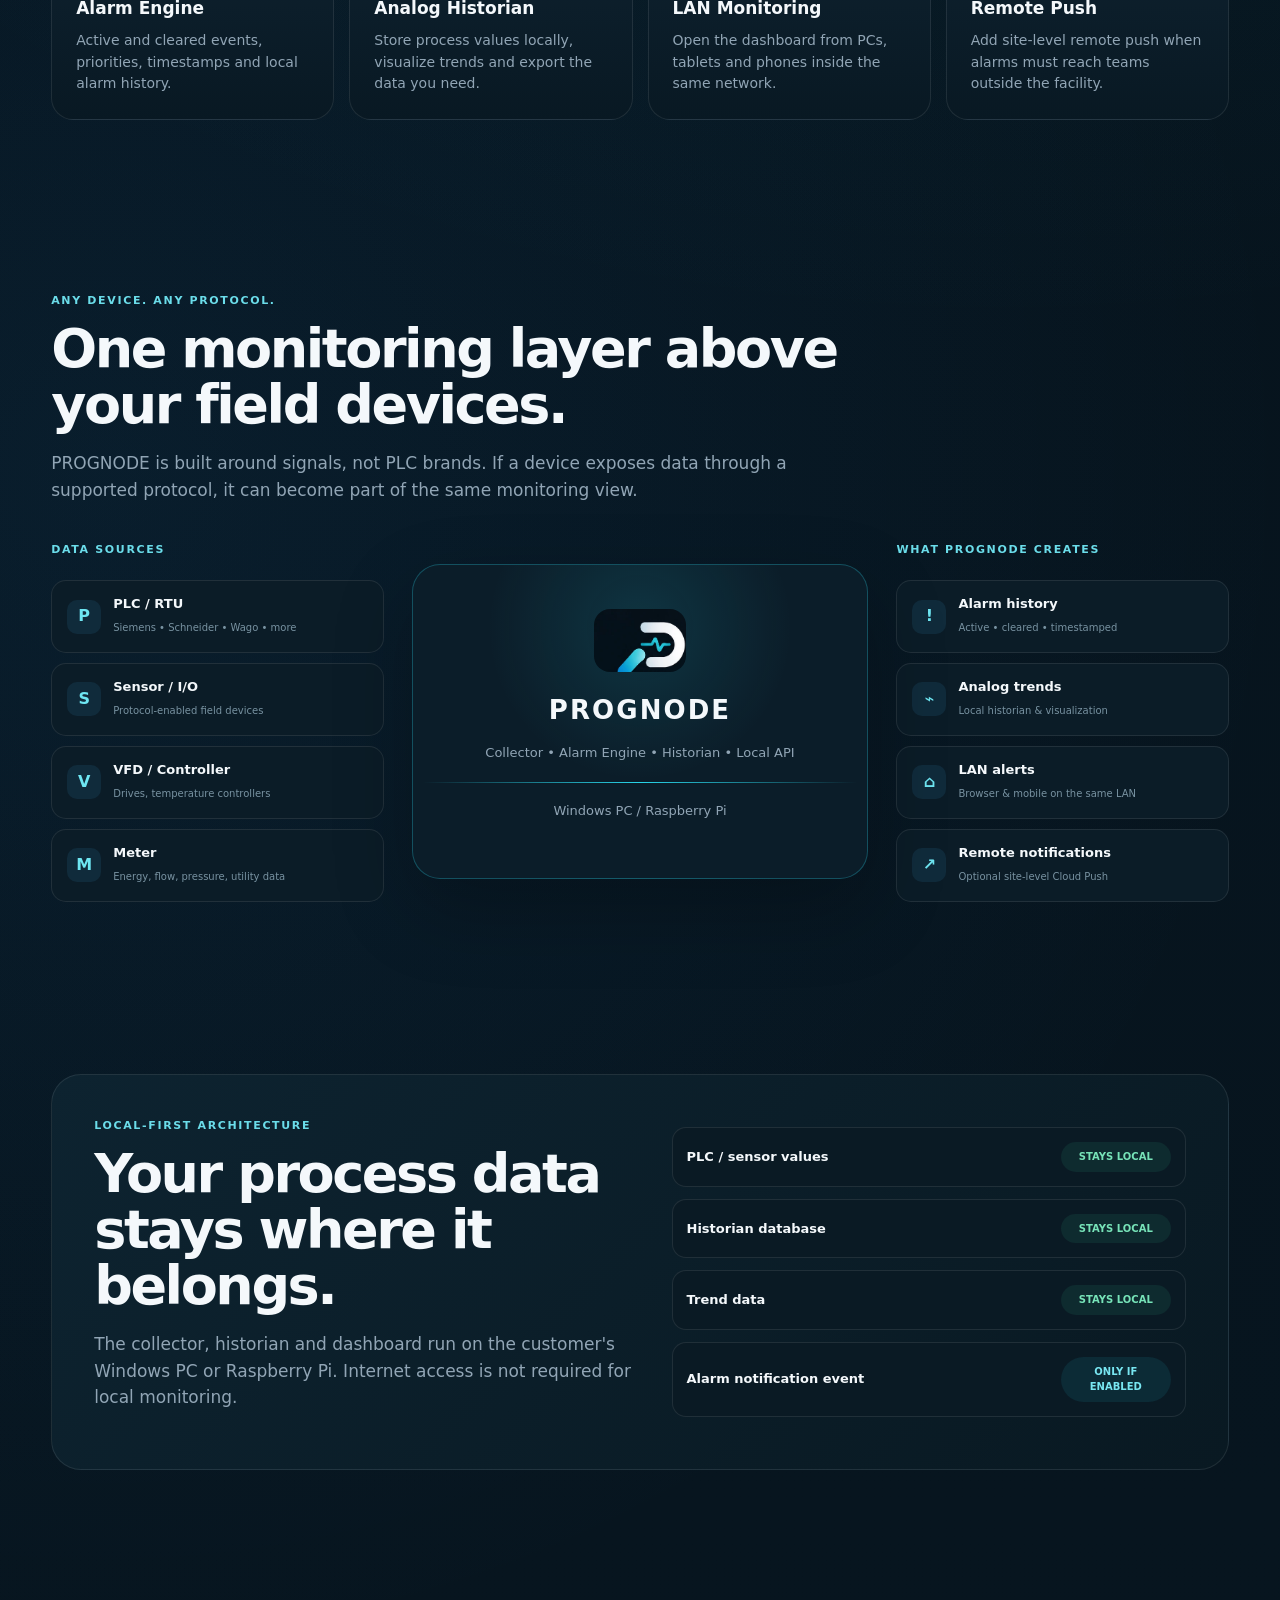
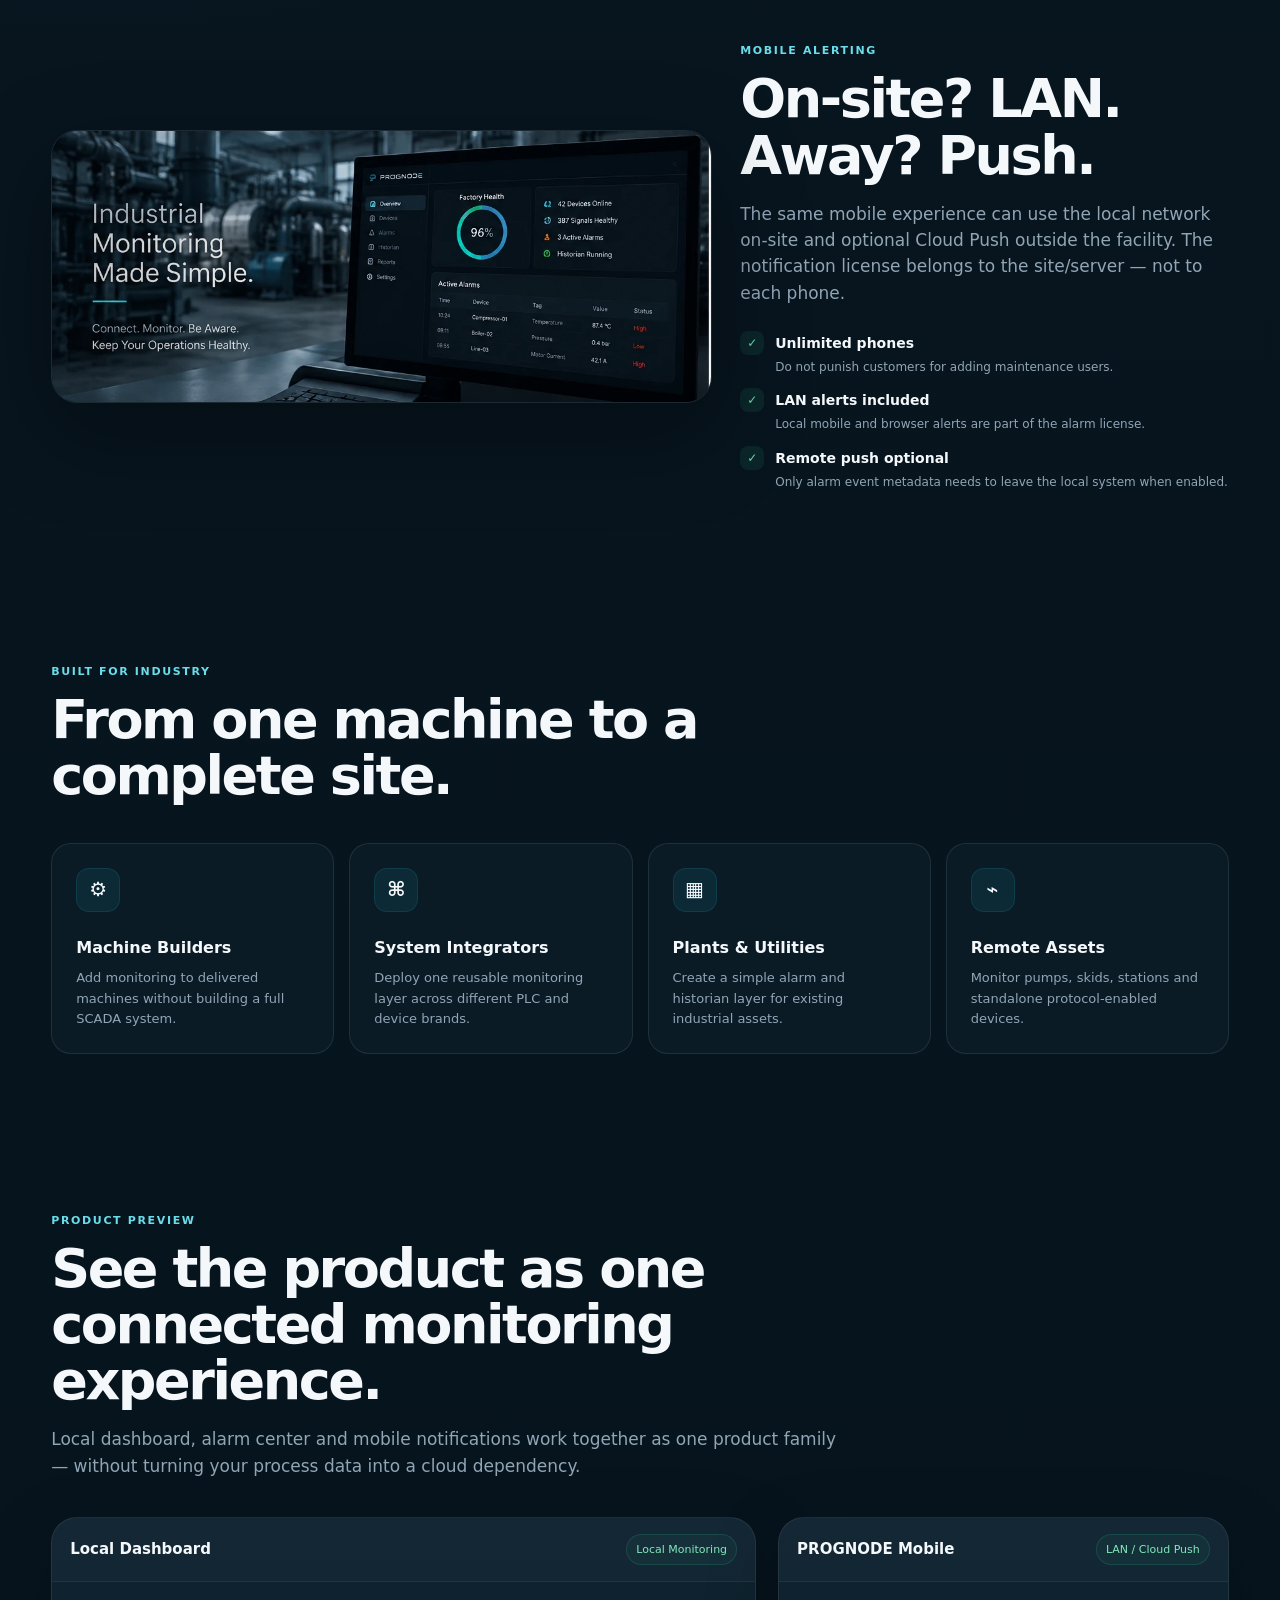
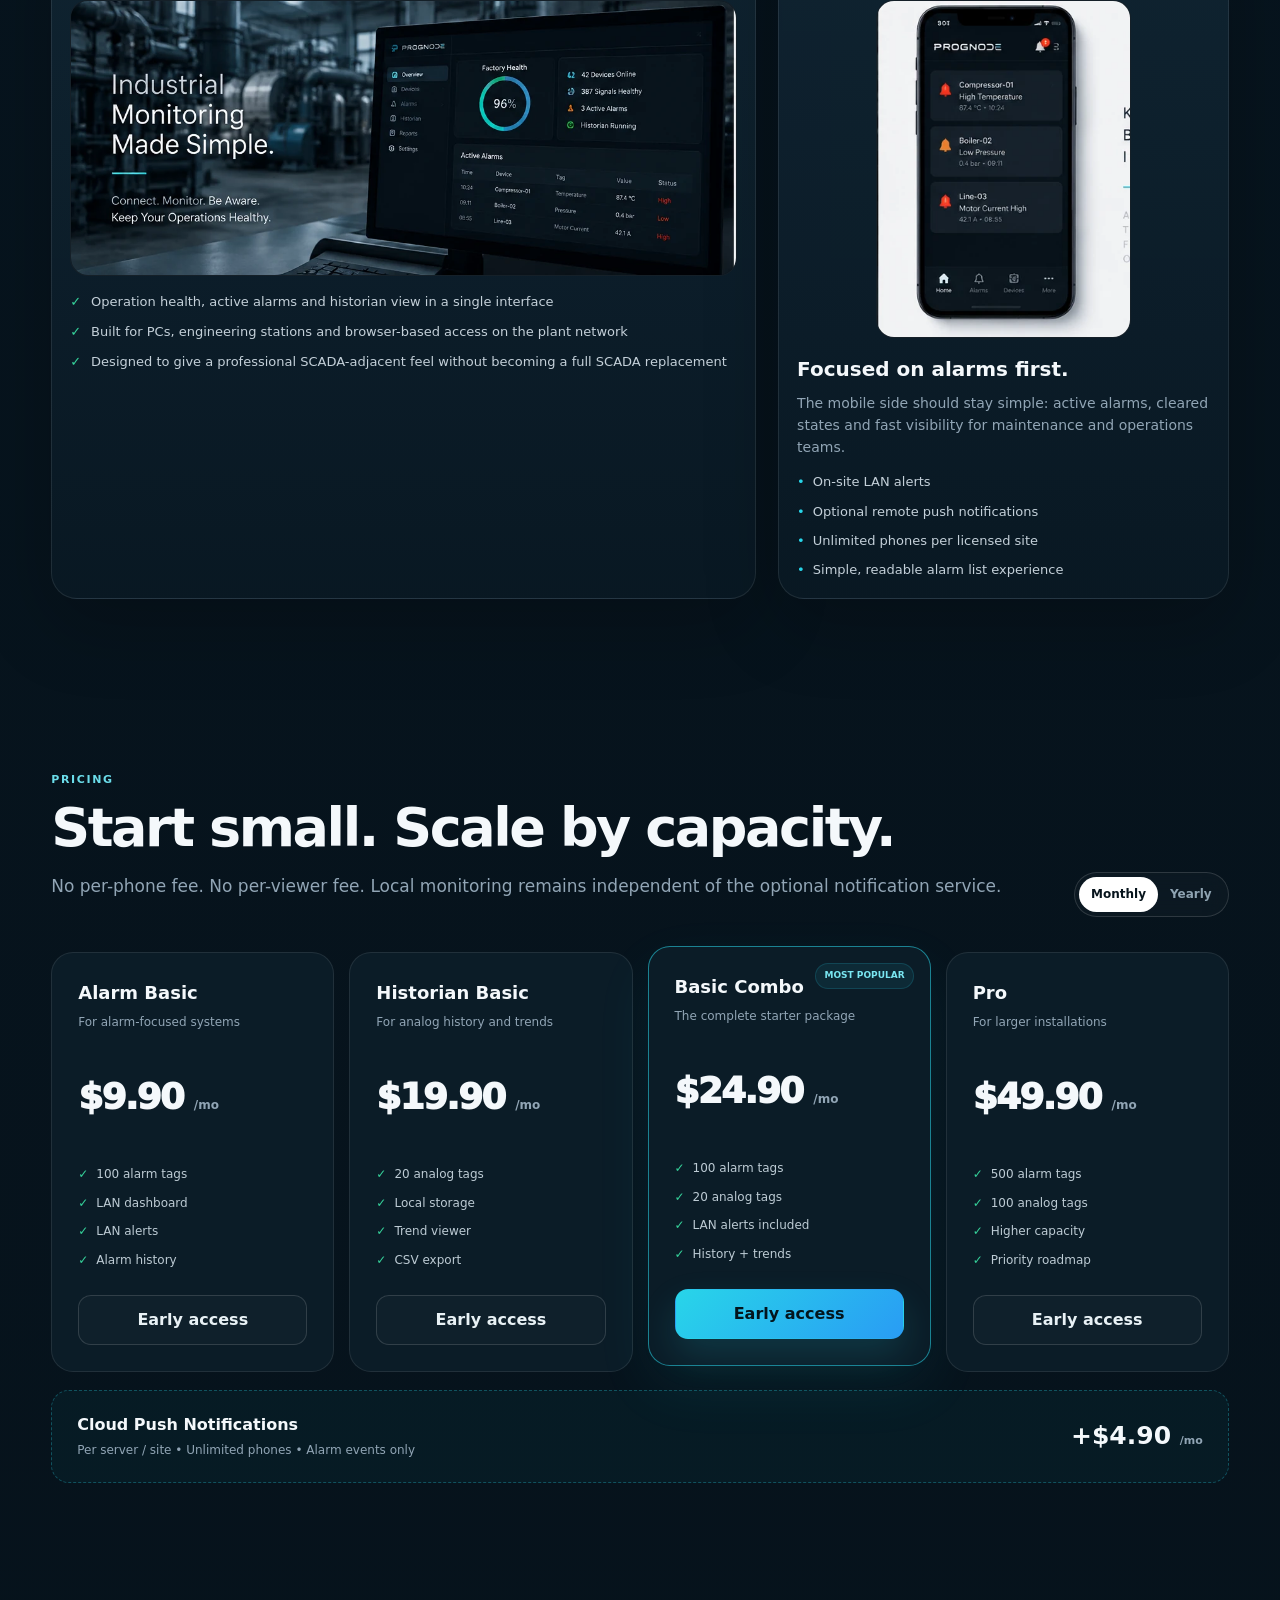
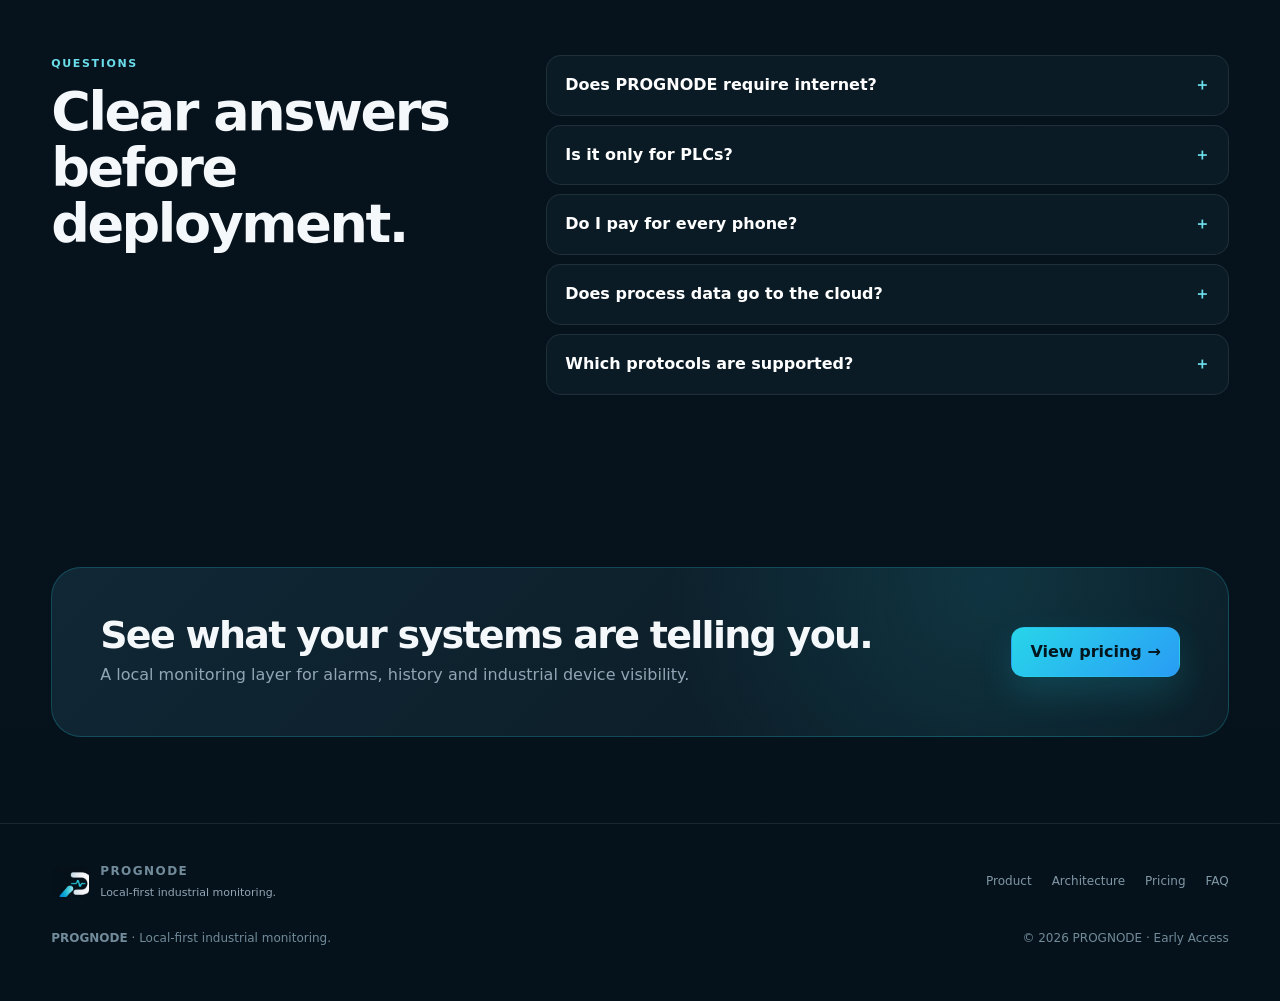
==== commit 6b99efd6: "Add files via upload" ====
--- a/index.html
+++ b/index.html
@@ -7,29 +7,29 @@
 <meta name="theme-color" content="#06121b">
 <meta property="og:title" content="PROGNODE — Industrial Monitoring, Local by Design">
 <meta property="og:description" content="PROGNODE monitors alarms and analog signals from PLCs, sensors, drives, meters and industrial devices. Local-first, protocol-independent, with optional remote push notifications.">
-<meta property="og:image" content="assets/og-prognode.jpg">
+<meta property="og:image" content="og-prognode.jpg">
 <meta property="og:type" content="website">
-<link rel="icon" href="assets/favicon.png"><link rel="apple-touch-icon" href="assets/apple-touch-icon.png">
-<link rel="alternate" hreflang="en" href="../" />
-<link rel="alternate" hreflang="tr" href="tr/" />
-<link rel="stylesheet" href="assets/styles.css">
+<link rel="icon" href="favicon.png"><link rel="apple-touch-icon" href="apple-touch-icon.png">
+<link rel="alternate" hreflang="en" href="index.html" />
+<link rel="alternate" hreflang="tr" href="tr.html" />
+<link rel="stylesheet" href="styles.css">
 <script type="application/ld+json">{"@context": "https://schema.org", "@type": "SoftwareApplication", "name": "PROGNODE", "applicationCategory": "BusinessApplication", "operatingSystem": "Windows, Linux", "description": "PROGNODE monitors alarms and analog signals from PLCs, sensors, drives, meters and industrial devices. Local-first, protocol-independent, with optional remote push notifications."}</script>
 </head>
 <body>
 <div class="announcement"><div class="container"><b>PROGNODE Preview</b> — Local-first industrial monitoring platform</div></div>
 <nav><div class="container nav-inner">
-  <a class="brand" href="#top"><img src="assets/prognode-icon.webp" alt=""><strong>PROGNODE</strong></a>
+  <a class="brand" href="#top"><img src="prognode-icon.webp" alt=""><strong>PROGNODE</strong></a>
   <div class="nav-links">
     <a href="#product">Product</a><a href="#screens">Screens</a><a href="#architecture">Architecture</a><a href="#local">Local First</a><a href="#pricing">Pricing</a><a href="#faq">FAQ</a>
   </div>
-  <div class="nav-actions"><a class="lang" href="tr/">TR</a><a class="btn btn-primary" href="#pricing">Explore pricing</a><button class="menu-btn" aria-label="Menu">☰</button></div>
+  <div class="nav-actions"><a class="lang" href="tr.html">TR</a><a class="btn btn-primary" href="#pricing">Explore pricing</a><button class="menu-btn" aria-label="Menu">☰</button></div>
 </div></nav>
 
 
 <header class="hero" id="top"><div class="container hero-grid">
   <div class="reveal">
     <div class="hero-brandline">
-      <img src="assets/prognode-icon.webp" alt="PROGNODE icon">
+      <img src="prognode-icon.webp" alt="PROGNODE icon">
       <div class="hero-brandtext"><strong>PROGNODE</strong><span>KNOW BEFORE IT STOPS.</span></div>
     </div>
     <div class="eyebrow">INDUSTRIAL MONITORING • LOCAL BY DESIGN</div>
@@ -171,7 +171,7 @@
       <div class="node"><div class="node-icon">V</div><div><b>VFD / Controller</b><small>Drives, temperature controllers</small></div></div>
       <div class="node"><div class="node-icon">M</div><div><b>Meter</b><small>Energy, flow, pressure, utility data</small></div></div>
     </div>
-    <div class="core reveal"><img src="assets/prognode-icon.webp" alt=""><h3>PROGNODE</h3><p>Collector • Alarm Engine • Historian • Local API</p><div class="connector"></div><p>Windows PC / Raspberry Pi</p></div>
+    <div class="core reveal"><img src="prognode-icon.webp" alt=""><h3>PROGNODE</h3><p>Collector • Alarm Engine • Historian • Local API</p><div class="connector"></div><p>Windows PC / Raspberry Pi</p></div>
     <div class="stack reveal"><div class="section-kicker">What PROGNODE Creates</div>
       <div class="node"><div class="node-icon">!</div><div><b>Alarm history</b><small>Active • cleared • timestamped</small></div></div>
       <div class="node"><div class="node-icon">⌁</div><div><b>Analog trends</b><small>Local historian & visualization</small></div></div>
@@ -194,7 +194,7 @@
 </div></section>
 
 <section><div class="container product-showcase">
-  <div class="brand-shot reveal"><img src="assets/factory-dashboard.webp" alt="PROGNODE industrial monitoring dashboard preview"></div>
+  <div class="brand-shot reveal"><img src="factory-dashboard.webp" alt="PROGNODE industrial monitoring dashboard preview"></div>
   <div class="mobile-copy reveal"><div class="section-kicker">MOBILE ALERTING</div><h2>On-site? LAN. Away? Push.</h2><p class="lead">The same mobile experience can use the local network on-site and optional Cloud Push outside the facility. The notification license belongs to the site/server — not to each phone.</p>
     <div class="checklist">
       <div class="check"><i>✓</i><div><b>Unlimited phones</b><span>Do not punish customers for adding maintenance users.</span></div></div>
@@ -221,7 +221,7 @@
     <article class="screen-card reveal">
       <div class="screen-head"><strong>Local Dashboard</strong><span>Local Monitoring</span></div>
       <div class="screen-body">
-        <img src="assets/factory-dashboard.webp" alt="PROGNODE dashboard preview">
+        <img src="factory-dashboard.webp" alt="PROGNODE dashboard preview">
         <div class="screen-notes">
           <div>Operation health, active alarms and historian view in a single interface</div>
           <div>Built for PCs, engineering stations and browser-based access on the plant network</div>
@@ -232,7 +232,7 @@
     <article class="screen-card app-card reveal">
       <div class="screen-head"><strong>PROGNODE Mobile</strong><span>LAN / Cloud Push</span></div>
       <div class="screen-body">
-        <img src="assets/mobile-app.webp" alt="PROGNODE mobile app preview">
+        <img src="mobile-app.webp" alt="PROGNODE mobile app preview">
         <div class="app-copy">
           <h4>Focused on alarms first.</h4>
           <p>The mobile side should stay simple: active alarms, cleared states and fast visibility for maintenance and operations teams.</p>
@@ -295,9 +295,9 @@
 
 <footer><div class="container">
 <div class="footer-top">
-  <div class="footer-brand"><img src="assets/prognode-icon.webp" alt=""><div><b>PROGNODE</b><div style="color:var(--muted);font-size:11px;margin-top:3px">Local-first industrial monitoring.</div></div></div>
+  <div class="footer-brand"><img src="prognode-icon.webp" alt=""><div><b>PROGNODE</b><div style="color:var(--muted);font-size:11px;margin-top:3px">Local-first industrial monitoring.</div></div></div>
   <div class="footer-links"><a href="#product">Product</a><a href="#architecture">Architecture</a><a href="#pricing">Pricing</a><a href="#faq">FAQ</a></div>
 </div>
 <div class="footer-grid"><div><b>PROGNODE</b> · Local-first industrial monitoring.</div><div>© 2026 PROGNODE · Early Access</div></div></div></footer>
-<script src="assets/app.js"></script>
+<script src="app.js"></script>
 </body></html>
--- a/styles.css
+++ b/styles.css
@@ -0,0 +1,411 @@
+
+:root{
+  --bg:#06121b; --bg2:#091925; --panel:#0c1d29; --panel2:#102432;
+  --line:rgba(255,255,255,.09); --line2:rgba(255,255,255,.14);
+  --text:#f4f8fb; --muted:#91a5b5; --cyan:#28d5e9; --blue:#299cf4;
+  --green:#36d39b; --amber:#ffb74f; --red:#ff657a;
+  --shadow:0 30px 90px rgba(0,0,0,.34); --radius:22px;
+}
+*{box-sizing:border-box}
+html{scroll-behavior:smooth}
+body{
+  margin:0;color:var(--text);font-family:Inter,ui-sans-serif,system-ui,-apple-system,BlinkMacSystemFont,"Segoe UI",sans-serif;
+  background:
+    radial-gradient(circle at 72% -5%,rgba(40,213,233,.12),transparent 28%),
+    radial-gradient(circle at 0 22%,rgba(41,156,244,.07),transparent 24%),
+    var(--bg); line-height:1.55;
+}
+a{color:inherit;text-decoration:none} button{font:inherit}
+img{max-width:100%;display:block}
+.container{width:min(1180px,92%);margin:auto}
+.announcement{border-bottom:1px solid var(--line);background:rgba(40,213,233,.045);font-size:12px;color:#bcd5df}
+.announcement .container{min-height:34px;display:flex;align-items:center;justify-content:center;gap:8px}
+.announcement b{color:#7fe9f5}
+nav{position:sticky;top:0;z-index:60;background:rgba(6,18,27,.78);backdrop-filter:blur(18px);border-bottom:1px solid var(--line)}
+.nav-inner{height:76px;display:flex;align-items:center;gap:28px}
+.brand{display:flex;align-items:center;gap:10px;margin-right:auto}
+.brand img{width:43px;height:35px;object-fit:cover;border-radius:7px}
+.brand strong{letter-spacing:.13em;font-size:15px}
+.nav-links{display:flex;align-items:center;gap:26px;color:#9fb1be;font-size:14px}
+.nav-links a:hover{color:white}
+.nav-actions{display:flex;align-items:center;gap:10px}
+.lang{border:1px solid var(--line2);border-radius:999px;padding:7px 10px;color:#b9c8d2;font-size:12px;font-weight:800}
+.btn{display:inline-flex;align-items:center;justify-content:center;gap:9px;border-radius:13px;padding:12px 18px;border:1px solid transparent;font-weight:800;cursor:pointer;transition:.2s}
+.btn-primary{background:linear-gradient(135deg,var(--cyan),var(--blue));color:#03151d;box-shadow:0 14px 34px rgba(40,213,233,.15)}
+.btn-primary:hover{transform:translateY(-1px);filter:brightness(1.04)}
+.btn-ghost{background:rgba(255,255,255,.02);border-color:var(--line2);color:#e8f1f5}
+.btn-ghost:hover{background:rgba(255,255,255,.05)}
+.menu-btn{display:none;background:none;border:1px solid var(--line2);color:white;border-radius:10px;padding:8px 10px}
+.hero{padding:88px 0 74px;overflow:hidden}
+.hero-grid{display:grid;grid-template-columns:.94fr 1.06fr;gap:58px;align-items:center}
+.hero-logo{width:310px;margin-bottom:20px;border-radius:14px}
+.eyebrow{display:inline-flex;align-items:center;gap:8px;border:1px solid rgba(54,211,155,.22);background:rgba(54,211,155,.055);color:#98ebca;border-radius:999px;padding:8px 12px;font-size:12px;font-weight:800}
+.hero h1{font-size:clamp(52px,6vw,78px);line-height:.97;letter-spacing:-.055em;margin:18px 0 22px}
+.grad{background:linear-gradient(135deg,#fff 16%,#96eff8 62%,#6bbcff);-webkit-background-clip:text;color:transparent}
+.hero-copy{font-size:18px;color:var(--muted);max-width:660px}
+.hero-actions{display:flex;flex-wrap:wrap;gap:12px;margin:30px 0 20px}
+.hero-note{display:flex;gap:18px;flex-wrap:wrap;font-size:12px;color:#7891a2}
+.hero-note span:before{content:"✓";color:var(--green);margin-right:6px}
+.product-stage{position:relative;min-height:560px}
+.glow{position:absolute;inset:10% 0 auto 12%;width:68%;height:62%;background:radial-gradient(circle,rgba(40,213,233,.18),transparent 68%);filter:blur(28px)}
+.desktop{
+  position:absolute;left:0;right:46px;top:28px;padding:14px;border:1px solid var(--line2);
+  background:linear-gradient(180deg,#0e2130,#081722);border-radius:24px;box-shadow:var(--shadow);transform:perspective(1200px) rotateY(-3deg) rotateX(1deg)
+}
+.desktop-top{display:flex;align-items:center;justify-content:space-between;padding:4px 5px 12px}
+.window-dots{display:flex;gap:6px}.window-dots i{width:8px;height:8px;border-radius:50%;background:#345061}
+.local-pill{font-size:11px;color:#79e6ba;border:1px solid rgba(54,211,155,.2);padding:6px 9px;border-radius:999px;background:rgba(54,211,155,.055)}
+.dashboard{display:grid;grid-template-columns:152px 1fr;gap:10px}
+.side{border:1px solid rgba(255,255,255,.06);background:#091822;border-radius:14px;padding:13px}
+.side-logo{font-size:10px;letter-spacing:.15em;color:#d6e4eb;margin-bottom:18px}
+.side a{display:block;padding:9px 10px;color:#78909f;font-size:11px;border-radius:9px;margin-bottom:4px}
+.side a.active{background:#112b3b;color:white}
+.dash-main{border:1px solid rgba(255,255,255,.06);background:#091822;border-radius:14px;padding:13px}
+.dash-head{display:flex;align-items:center;justify-content:space-between;margin-bottom:10px}
+.dash-head strong{font-size:12px}.dash-head small{color:#74909f}
+.kpis{display:grid;grid-template-columns:1.25fr repeat(3,1fr);gap:8px}
+.kpi{padding:11px;background:#0e2230;border:1px solid rgba(255,255,255,.055);border-radius:11px}
+.health{display:flex;align-items:center;gap:11px}
+.ring{width:48px;height:48px;border-radius:50%;background:conic-gradient(var(--cyan) 0 96%,#173545 96%);display:grid;place-items:center;position:relative}
+.ring:after{content:"";width:36px;height:36px;background:#0e2230;border-radius:50%;position:absolute}.ring b{font-size:11px;z-index:1}
+.kpi b{display:block;font-size:18px}.kpi small{font-size:9px;color:#8097a5}
+.dash-grid{display:grid;grid-template-columns:1.2fr .8fr;gap:8px;margin-top:8px}
+.graph,.alarms{background:#0e2230;border:1px solid rgba(255,255,255,.055);border-radius:11px;padding:10px;min-height:154px}
+.graph-title,.alarm-title{font-size:10px;color:#b8c8d2;margin-bottom:8px}
+.graph svg{width:100%;height:110px}
+.alarm-row{display:flex;align-items:center;justify-content:space-between;padding:8px 0;border-bottom:1px solid rgba(255,255,255,.055);font-size:9px}
+.alarm-row:last-child{border:0}.sev{font-weight:800}.sev.red{color:#ff7b8d}.sev.amber{color:#ffc567}.sev.green{color:#55dda9}
+.phone{
+  position:absolute;right:0;bottom:0;width:190px;padding:8px;border-radius:34px;background:#02080c;border:1px solid rgba(255,255,255,.18);box-shadow:0 30px 60px rgba(0,0,0,.5)
+}
+.phone-screen{min-height:380px;border-radius:27px;background:linear-gradient(180deg,#0e202c,#08151e);padding:18px 12px 14px}
+.phone-notch{width:72px;height:14px;background:#02080c;border-radius:0 0 12px 12px;margin:-18px auto 14px}
+.phone-brand{font-size:10px;font-weight:900;letter-spacing:.12em;margin-bottom:18px}
+.phone-status{font-size:9px;color:#80e3ba;margin-bottom:13px}
+.mobile-alarm{padding:11px;border-radius:11px;background:#112633;border:1px solid rgba(255,255,255,.055);margin-bottom:8px}
+.mobile-alarm b{font-size:10px;display:block}.mobile-alarm span{font-size:8px;color:#90a6b4}
+.mobile-alarm .bell{float:right;color:var(--red)}
+.protocol-strip{padding:17px 0;border-top:1px solid var(--line);border-bottom:1px solid var(--line);background:rgba(255,255,255,.015)}
+.protocols{display:flex;justify-content:space-between;gap:18px;flex-wrap:wrap;align-items:center}
+.protocols span{font-size:12px;font-weight:800;letter-spacing:.05em;color:#7f96a5}
+section{padding:86px 0}
+.section-head{max-width:760px;margin-bottom:38px}
+.section-kicker{text-transform:uppercase;letter-spacing:.15em;color:#6bddea;font-weight:900;font-size:11px;margin-bottom:12px}
+h2{font-size:clamp(36px,4.5vw,54px);letter-spacing:-.045em;line-height:1.04;margin:0 0 15px}
+.lead{font-size:17px;color:var(--muted)}
+.feature-grid{display:grid;grid-template-columns:repeat(4,1fr);gap:15px}
+.feature{padding:24px;border:1px solid var(--line);background:linear-gradient(180deg,rgba(16,36,50,.94),rgba(9,25,35,.94));border-radius:var(--radius);min-height:214px}
+.feature-icon{width:44px;height:44px;border-radius:13px;display:grid;place-items:center;background:rgba(40,213,233,.08);border:1px solid rgba(40,213,233,.11);margin-bottom:24px;font-size:20px}
+.feature h3{font-size:17px;margin:0 0 9px}.feature p{color:var(--muted);font-size:14px;margin:0}
+.arch{display:grid;grid-template-columns:.8fr 1.1fr .8fr;gap:28px;align-items:center}
+.stack{display:grid;gap:10px}.node{display:flex;align-items:center;gap:12px;border:1px solid var(--line);background:#0b1c27;border-radius:15px;padding:13px 15px}
+.node-icon{width:34px;height:34px;border-radius:10px;background:#102b3b;display:grid;place-items:center;color:#6ee6f2;font-weight:900}
+.node b{font-size:13px;display:block}.node small{color:#7892a1;font-size:10px}
+.core{position:relative;border:1px solid rgba(40,213,233,.28);border-radius:28px;padding:44px 36px;text-align:center;background:radial-gradient(circle at 50% 20%,rgba(40,213,233,.13),transparent 45%),#0b1d29;box-shadow:0 30px 80px rgba(0,0,0,.24)}
+.core img{width:92px;margin:0 auto 18px;border-radius:16px}.core h3{font-size:26px;letter-spacing:.08em;margin:0}.core p{color:var(--muted);font-size:13px}
+.connector{height:1px;background:linear-gradient(90deg,transparent,var(--cyan),transparent);margin:18px -26px}
+.local-section{position:relative;overflow:hidden}
+.local-card{display:grid;grid-template-columns:1fr .95fr;gap:36px;border:1px solid var(--line);background:linear-gradient(135deg,#0d2330,#091922);border-radius:30px;padding:42px}
+.data-map{display:grid;gap:12px;align-content:center}
+.data-row{display:grid;grid-template-columns:1fr 110px;align-items:center;gap:14px;padding:14px;border:1px solid var(--line);border-radius:14px;background:#0a1a24}
+.data-row b{font-size:13px}.data-row span{text-align:center;border-radius:999px;padding:7px 8px;font-size:10px;font-weight:900}
+.stay{background:rgba(54,211,155,.09);color:#77e3b8}.out{background:rgba(40,213,233,.09);color:#78e6f1}.never{background:rgba(255,101,122,.08);color:#ff92a1}
+.product-showcase{display:grid;grid-template-columns:1.15fr .85fr;gap:28px;align-items:center}
+.brand-shot{border-radius:26px;overflow:hidden;border:1px solid var(--line);box-shadow:var(--shadow);position:relative}
+.brand-shot:after{content:"";position:absolute;inset:0;background:linear-gradient(90deg,rgba(6,18,27,.22),transparent 46%)}
+.mobile-copy .checklist{display:grid;gap:12px;margin-top:25px}.check{display:flex;gap:11px;align-items:flex-start}.check i{width:24px;height:24px;border-radius:8px;background:rgba(54,211,155,.09);color:#65dda9;display:grid;place-items:center;font-style:normal;font-size:12px;flex:0 0 auto}.check b{font-size:14px}.check span{display:block;font-size:12px;color:var(--muted);margin-top:2px}
+.use-grid{display:grid;grid-template-columns:repeat(4,1fr);gap:15px}.use{padding:24px;border-radius:20px;border:1px solid var(--line);background:#0a1b26}.use strong{display:block;font-size:16px;margin:13px 0 8px}.use p{font-size:13px;color:var(--muted);margin:0}
+.pricing-head{display:flex;align-items:end;justify-content:space-between;gap:20px;margin-bottom:35px}
+.billing{display:flex;align-items:center;padding:4px;border:1px solid var(--line2);border-radius:999px;background:rgba(255,255,255,.025)}
+.billing button{border:0;background:transparent;color:#8fa4b2;border-radius:999px;padding:8px 12px;cursor:pointer;font-weight:800;font-size:12px}.billing button.active{background:white;color:#07141c}
+.price-grid{display:grid;grid-template-columns:repeat(4,1fr);gap:15px}
+.price-card{position:relative;padding:26px;border-radius:22px;border:1px solid var(--line);background:#0b1c27}
+.price-card.pop{border-color:rgba(40,213,233,.55);box-shadow:0 22px 60px rgba(40,213,233,.07);transform:translateY(-6px)}
+.pop-tag{position:absolute;right:16px;top:16px;color:#79e6f1;background:rgba(40,213,233,.08);border:1px solid rgba(40,213,233,.16);border-radius:999px;padding:5px 8px;font-size:9px;font-weight:900}
+.price-card h3{margin:0;font-size:18px}.price-sub{font-size:12px;color:var(--muted);min-height:38px;margin-top:7px}
+.amount{font-size:36px;font-weight:950;letter-spacing:-.05em;margin:18px 0 2px}.amount small{font-size:12px;color:var(--muted);font-weight:600;letter-spacing:0}
+.year-note{font-size:10px;color:#6cdcab;min-height:16px}
+.price-list{display:grid;gap:10px;margin:22px 0 25px;color:#bdcbd4;font-size:12px}.price-list div:before{content:"✓";color:var(--green);margin-right:8px;font-weight:900}
+.addon-card{margin-top:18px;padding:22px 25px;border:1px dashed rgba(40,213,233,.3);border-radius:18px;background:rgba(40,213,233,.04);display:flex;align-items:center;justify-content:space-between;gap:20px}
+.addon-card strong{font-size:25px}
+.faq{display:grid;grid-template-columns:.8fr 1.2fr;gap:40px}.faq-list{display:grid;gap:9px}
+.faq-item{border:1px solid var(--line);border-radius:15px;background:#0a1b26;overflow:hidden}
+.faq-q{width:100%;background:transparent;color:white;border:0;text-align:left;padding:17px 18px;display:flex;justify-content:space-between;gap:15px;cursor:pointer;font-weight:800}.faq-q span:last-child{color:#6ddfeb}
+.faq-a{display:none;padding:0 18px 18px;color:var(--muted);font-size:13px}.faq-item.open .faq-a{display:block}
+.final-cta{padding:48px;border:1px solid rgba(40,213,233,.22);border-radius:30px;background:radial-gradient(circle at 80% 10%,rgba(40,213,233,.13),transparent 34%),linear-gradient(135deg,#102735,#0a1923);display:flex;align-items:center;justify-content:space-between;gap:28px}
+.final-cta h2{font-size:38px;margin-bottom:8px}.final-cta p{color:var(--muted);margin:0}
+footer{padding:38px 0 54px;border-top:1px solid var(--line);color:#718b9a;font-size:12px}
+.footer-grid{display:flex;justify-content:space-between;align-items:center;gap:20px;flex-wrap:wrap}
+.reveal{opacity:0;transform:translateY(16px);transition:opacity .65s ease,transform .65s ease}.reveal.visible{opacity:1;transform:none}
+@media(max-width:980px){
+  .nav-links{display:none}.menu-btn{display:block}.nav-links.open{display:flex;position:absolute;top:76px;left:4%;right:4%;flex-direction:column;align-items:stretch;padding:18px;background:#091a25;border:1px solid var(--line);border-radius:16px}
+  .hero-grid,.local-card,.product-showcase,.faq{grid-template-columns:1fr}.product-stage{min-height:540px;margin-top:10px}
+  .feature-grid,.use-grid,.price-grid{grid-template-columns:1fr 1fr}.arch{grid-template-columns:1fr}.connector{margin:10px 0}.pricing-head{align-items:flex-start;flex-direction:column}
+}
+@media(max-width:640px){
+  .announcement{display:none}.nav-inner{height:68px}.brand strong{font-size:13px}.nav-actions .btn{display:none}
+  .hero{padding-top:58px}.hero-logo{width:250px}.hero h1{font-size:49px}.hero-copy{font-size:16px}
+  .product-stage{min-height:485px}.desktop{right:20px}.dashboard{grid-template-columns:1fr}.side{display:none}.dash-grid{grid-template-columns:1fr}.alarms{display:none}.phone{width:150px}.phone-screen{min-height:300px}
+  section{padding:68px 0}.feature-grid,.use-grid,.price-grid{grid-template-columns:1fr}.local-card{padding:28px 22px}.data-row{grid-template-columns:1fr}.data-row span{text-align:left;width:max-content}
+  .final-cta,.addon-card{flex-direction:column;align-items:flex-start}.price-card.pop{transform:none}
+}
+@media(prefers-reduced-motion:reduce){html{scroll-behavior:auto}.reveal{opacity:1;transform:none;transition:none}}
+
+
+.hero-brandline{display:flex;align-items:center;gap:14px;margin:0 0 18px}
+.hero-brandline img{width:62px;height:50px;object-fit:cover;border-radius:10px;box-shadow:0 10px 25px rgba(0,0,0,.18)}
+.hero-brandtext strong{display:block;font-size:28px;letter-spacing:.16em;line-height:1}
+.hero-brandtext span{display:block;font-size:11px;color:#88a0b0;letter-spacing:.24em;margin-top:8px}
+.hero-logo{display:none}
+.screens-section{padding-top:18px}
+.screens-grid{display:grid;grid-template-columns:1.15fr .85fr;gap:22px;align-items:stretch}
+.screen-card{border:1px solid var(--line);background:linear-gradient(180deg,rgba(16,36,50,.95),rgba(9,25,35,.96));border-radius:26px;overflow:hidden;box-shadow:var(--shadow)}
+.screen-head{display:flex;justify-content:space-between;align-items:center;padding:16px 18px;border-bottom:1px solid rgba(255,255,255,.06)}
+.screen-head strong{font-size:15px}
+.screen-head span{font-size:11px;color:#83e8bc;border:1px solid rgba(54,211,155,.16);padding:6px 9px;border-radius:999px;background:rgba(54,211,155,.05)}
+.screen-body{padding:18px}
+.screen-body img{width:100%;border-radius:18px;border:1px solid rgba(255,255,255,.06)}
+.screen-notes{display:grid;gap:10px;margin-top:16px}
+.screen-notes div{display:flex;gap:10px;align-items:flex-start;color:#c4d0d9;font-size:13px}
+.screen-notes div:before{content:"✓";color:var(--green);font-weight:900}
+.app-card .screen-body{display:grid;grid-template-columns:.78fr 1.22fr;gap:16px;align-items:center}
+.app-card img{max-width:270px;justify-self:center}
+.app-copy h4{margin:0 0 8px;font-size:20px}
+.app-copy p{margin:0;color:var(--muted);font-size:14px}
+.app-features{display:grid;gap:9px;margin-top:14px}
+.app-features div{font-size:13px;color:#c4d0d9}
+.app-features div:before{content:"•";color:var(--cyan);margin-right:8px}
+@media(max-width:980px){
+  .screens-grid{grid-template-columns:1fr}
+}
+@media(max-width:640px){
+  .hero-brandtext strong{font-size:24px}
+  .app-card .screen-body{grid-template-columns:1fr}
+  .app-card img{max-width:220px}
+}
+
+
+/* =========================
+   PROGNODE V3
+   ========================= */
+:root{
+  --v3-glass:rgba(11,29,41,.72);
+  --v3-line:rgba(255,255,255,.10);
+}
+body{
+  background:
+    radial-gradient(circle at 78% 0%,rgba(40,213,233,.12),transparent 26%),
+    radial-gradient(circle at 8% 28%,rgba(41,156,244,.07),transparent 22%),
+    linear-gradient(180deg,#06121b 0%,#07151f 42%,#06121b 100%);
+}
+.announcement{
+  background:linear-gradient(90deg,rgba(40,213,233,.07),rgba(40,213,233,.025),rgba(41,156,244,.06));
+}
+.hero{
+  padding:74px 0 66px;
+  position:relative;
+}
+.hero:before{
+  content:"";
+  position:absolute;inset:0;
+  background:
+    linear-gradient(90deg,rgba(255,255,255,.018) 1px,transparent 1px),
+    linear-gradient(rgba(255,255,255,.018) 1px,transparent 1px);
+  background-size:58px 58px;
+  mask-image:linear-gradient(to bottom,rgba(0,0,0,.5),transparent 88%);
+  pointer-events:none;
+}
+.hero-grid{grid-template-columns:.88fr 1.12fr;gap:64px}
+.hero-brandline{margin-bottom:22px}
+.hero-brandline img{
+  width:58px;height:48px;
+  box-shadow:none;
+  background:transparent;
+}
+.hero-brandtext strong{font-size:29px}
+.hero h1{font-size:clamp(54px,6.1vw,82px);max-width:620px}
+.hero-copy{max-width:620px;font-size:18px;line-height:1.72}
+.eyebrow{backdrop-filter:blur(8px)}
+.hero-note{margin-top:8px}
+.hero-proof{
+  display:flex;gap:14px;flex-wrap:wrap;margin-top:28px
+}
+.proof{
+  min-width:128px;padding:12px 14px;border-radius:14px;
+  border:1px solid var(--line);background:rgba(255,255,255,.025)
+}
+.proof b{display:block;font-size:13px}
+.proof span{display:block;color:var(--muted);font-size:10px;margin-top:3px}
+
+/* Premium hero demo */
+.product-stage{min-height:590px}
+.demo-shell{
+  position:absolute;inset:18px 18px 42px 0;
+  border:1px solid rgba(255,255,255,.11);
+  background:linear-gradient(180deg,rgba(14,33,47,.96),rgba(8,23,33,.98));
+  border-radius:28px;box-shadow:0 40px 100px rgba(0,0,0,.38);
+  overflow:hidden;
+}
+.demo-toolbar{
+  height:52px;padding:0 15px;display:flex;align-items:center;justify-content:space-between;
+  border-bottom:1px solid rgba(255,255,255,.06);background:rgba(255,255,255,.018)
+}
+.demo-tabs{display:flex;gap:4px}
+.demo-tab{
+  border:0;background:transparent;color:#77909f;font-size:10px;font-weight:800;
+  padding:8px 10px;border-radius:9px;cursor:pointer
+}
+.demo-tab.active{background:#112c3c;color:white}
+.demo-status{
+  font-size:10px;color:#78e5b9;padding:6px 9px;border-radius:999px;
+  border:1px solid rgba(54,211,155,.18);background:rgba(54,211,155,.05)
+}
+.demo-body{height:calc(100% - 52px);padding:14px}
+.demo-view{display:none;height:100%}.demo-view.active{display:block}
+.demo-grid{display:grid;grid-template-columns:155px 1fr;gap:10px;height:100%}
+.demo-side,.demo-main{
+  border:1px solid rgba(255,255,255,.055);background:#091923;border-radius:15px
+}
+.demo-side{padding:13px}
+.demo-mini-brand{font-size:10px;letter-spacing:.14em;margin:3px 0 18px}
+.demo-nav{display:grid;gap:4px}
+.demo-nav span{padding:9px 10px;border-radius:9px;color:#728b9b;font-size:10px}
+.demo-nav span.active{background:#102b3b;color:white}
+.demo-main{padding:13px}
+.demo-title{display:flex;justify-content:space-between;align-items:center;margin-bottom:10px}
+.demo-title b{font-size:12px}.demo-title small{font-size:9px;color:#718a99}
+.demo-kpis{display:grid;grid-template-columns:1.3fr repeat(3,1fr);gap:8px}
+.demo-kpi{
+  background:#0e2230;border:1px solid rgba(255,255,255,.055);
+  border-radius:11px;padding:10px
+}
+.demo-kpi b{font-size:17px;display:block}.demo-kpi small{font-size:8px;color:#7e95a3}
+.health-line{display:flex;gap:10px;align-items:center}
+.health-dot{
+  width:43px;height:43px;border-radius:50%;
+  background:conic-gradient(var(--cyan) 0 96%,#193746 96%);
+  position:relative;display:grid;place-items:center
+}
+.health-dot:after{content:"";position:absolute;width:31px;height:31px;background:#0e2230;border-radius:50%}
+.health-dot b{position:relative;z-index:1;font-size:9px}
+.demo-lower{display:grid;grid-template-columns:1.18fr .82fr;gap:8px;margin-top:8px}
+.demo-panel{
+  min-height:150px;background:#0e2230;border:1px solid rgba(255,255,255,.055);
+  border-radius:11px;padding:10px
+}
+.demo-panel-title{font-size:9px;color:#b8c7d0;margin-bottom:7px}
+.demo-panel svg{width:100%;height:112px}
+.demo-alarm-row{
+  display:grid;grid-template-columns:1fr auto;gap:8px;padding:8px 0;
+  border-bottom:1px solid rgba(255,255,255,.05);font-size:9px
+}
+.demo-alarm-row:last-child{border:0}
+.demo-alarm-row span:last-child{font-weight:900}
+.demo-table{width:100%;border-collapse:collapse;font-size:9px}
+.demo-table th,.demo-table td{padding:8px;border-bottom:1px solid rgba(255,255,255,.05);text-align:left}
+.demo-table th{color:#718b9a;font-weight:700}
+.demo-table td{color:#c7d2da}
+.tag-active{color:#ff7c8e}.tag-cleared{color:#5fd8a6}
+.device-grid{display:grid;grid-template-columns:repeat(2,1fr);gap:8px}
+.device-card{padding:12px;border-radius:11px;background:#0e2230;border:1px solid rgba(255,255,255,.055)}
+.device-card b{font-size:11px}.device-card small{display:block;color:#76909f;font-size:8px;margin-top:4px}
+.device-card .dot{display:inline-block;width:7px;height:7px;border-radius:50%;background:var(--green);margin-right:6px}
+.hero-phone{
+  position:absolute;right:-12px;bottom:0;width:184px;padding:8px;border-radius:32px;
+  background:#02080c;border:1px solid rgba(255,255,255,.16);box-shadow:0 26px 55px rgba(0,0,0,.48)
+}
+.hero-phone .phone-screen{min-height:355px}
+.hero-phone .mobile-alarm{background:#102633}
+
+/* Section polish */
+.section-head{max-width:800px}
+.feature{transition:.25s transform,.25s border-color,.25s background}
+.feature:hover{transform:translateY(-4px);border-color:rgba(40,213,233,.25);background:linear-gradient(180deg,rgba(17,40,54,.98),rgba(9,25,35,.98))}
+.feature-icon{font-weight:900}
+.protocol-strip{position:relative}
+.protocols span{transition:.2s color}.protocols span:hover{color:#d7e6ed}
+
+/* Product screens V3 */
+.screens-section{padding-top:72px}
+.screens-grid{grid-template-columns:1.22fr .78fr}
+.screen-card{
+  box-shadow:0 26px 75px rgba(0,0,0,.22);
+  transition:.25s transform,.25s border-color
+}
+.screen-card:hover{transform:translateY(-3px);border-color:rgba(40,213,233,.24)}
+.screen-head{background:rgba(255,255,255,.018)}
+.screen-body img{background:#06121b}
+.app-card .screen-body{grid-template-columns:1fr}
+.app-card img{max-width:255px}
+.app-copy{text-align:left}
+.app-preview-frame{
+  display:grid;place-items:center;padding:4px 0 12px
+}
+
+/* Compare strip */
+.why-strip{
+  border-top:1px solid var(--line);border-bottom:1px solid var(--line);
+  background:linear-gradient(90deg,rgba(40,213,233,.035),rgba(255,255,255,.01),rgba(41,156,244,.035));
+  padding:26px 0
+}
+.why-grid{display:grid;grid-template-columns:repeat(4,1fr);gap:14px}
+.why-item{padding:16px;border-right:1px solid rgba(255,255,255,.06)}
+.why-item:last-child{border-right:0}
+.why-item b{display:block;font-size:13px}
+.why-item span{display:block;color:var(--muted);font-size:11px;margin-top:4px}
+
+/* Pricing V3 */
+.price-card{transition:.25s transform,.25s border-color}
+.price-card:hover{transform:translateY(-4px);border-color:rgba(40,213,233,.24)}
+.price-card.pop:hover{transform:translateY(-9px)}
+.billing{backdrop-filter:blur(10px)}
+.price-card .btn{width:100%}
+
+/* FAQ */
+.faq-item{transition:.2s border-color}
+.faq-item.open{border-color:rgba(40,213,233,.24)}
+.faq-q span:last-child{transition:.2s transform}
+.faq-item.open .faq-q span:last-child{transform:rotate(45deg)}
+
+/* Footer */
+.footer-top{
+  display:grid;grid-template-columns:1fr auto;gap:26px;align-items:center;margin-bottom:28px
+}
+.footer-brand{display:flex;align-items:center;gap:11px}
+.footer-brand img{width:38px;height:31px;object-fit:cover;border-radius:7px}
+.footer-brand b{letter-spacing:.12em}
+.footer-links{display:flex;gap:20px;color:#8198a7}
+
+/* Buttons */
+.btn-primary{box-shadow:0 16px 36px rgba(40,213,233,.15)}
+.btn-primary:hover{box-shadow:0 18px 42px rgba(40,213,233,.22)}
+
+/* Responsive V3 */
+@media(max-width:1080px){
+  .hero-grid{grid-template-columns:1fr}
+  .product-stage{min-height:560px}
+  .demo-shell{right:46px}
+}
+@media(max-width:900px){
+  .why-grid{grid-template-columns:1fr 1fr}
+  .why-item:nth-child(2){border-right:0}
+}
+@media(max-width:640px){
+  .hero{padding-top:50px}
+  .hero h1{font-size:50px}
+  .hero-brandtext strong{font-size:23px}
+  .hero-brandtext span{font-size:9px}
+  .product-stage{min-height:500px}
+  .demo-shell{inset:10px 10px 48px 0}
+  .demo-grid{grid-template-columns:1fr}.demo-side{display:none}
+  .demo-kpis{grid-template-columns:1fr 1fr}
+  .demo-kpi.health-wide{grid-column:1 / -1}
+  .demo-lower{grid-template-columns:1fr}.demo-lower .demo-panel:nth-child(2){display:none}
+  .hero-phone{width:145px;right:-2px}
+  .hero-phone .phone-screen{min-height:285px}
+  .why-grid{grid-template-columns:1fr}
+  .why-item{border-right:0;border-bottom:1px solid rgba(255,255,255,.06)}
+  .why-item:last-child{border-bottom:0}
+  .footer-top{grid-template-columns:1fr}
+  .footer-links{flex-wrap:wrap}
+}
